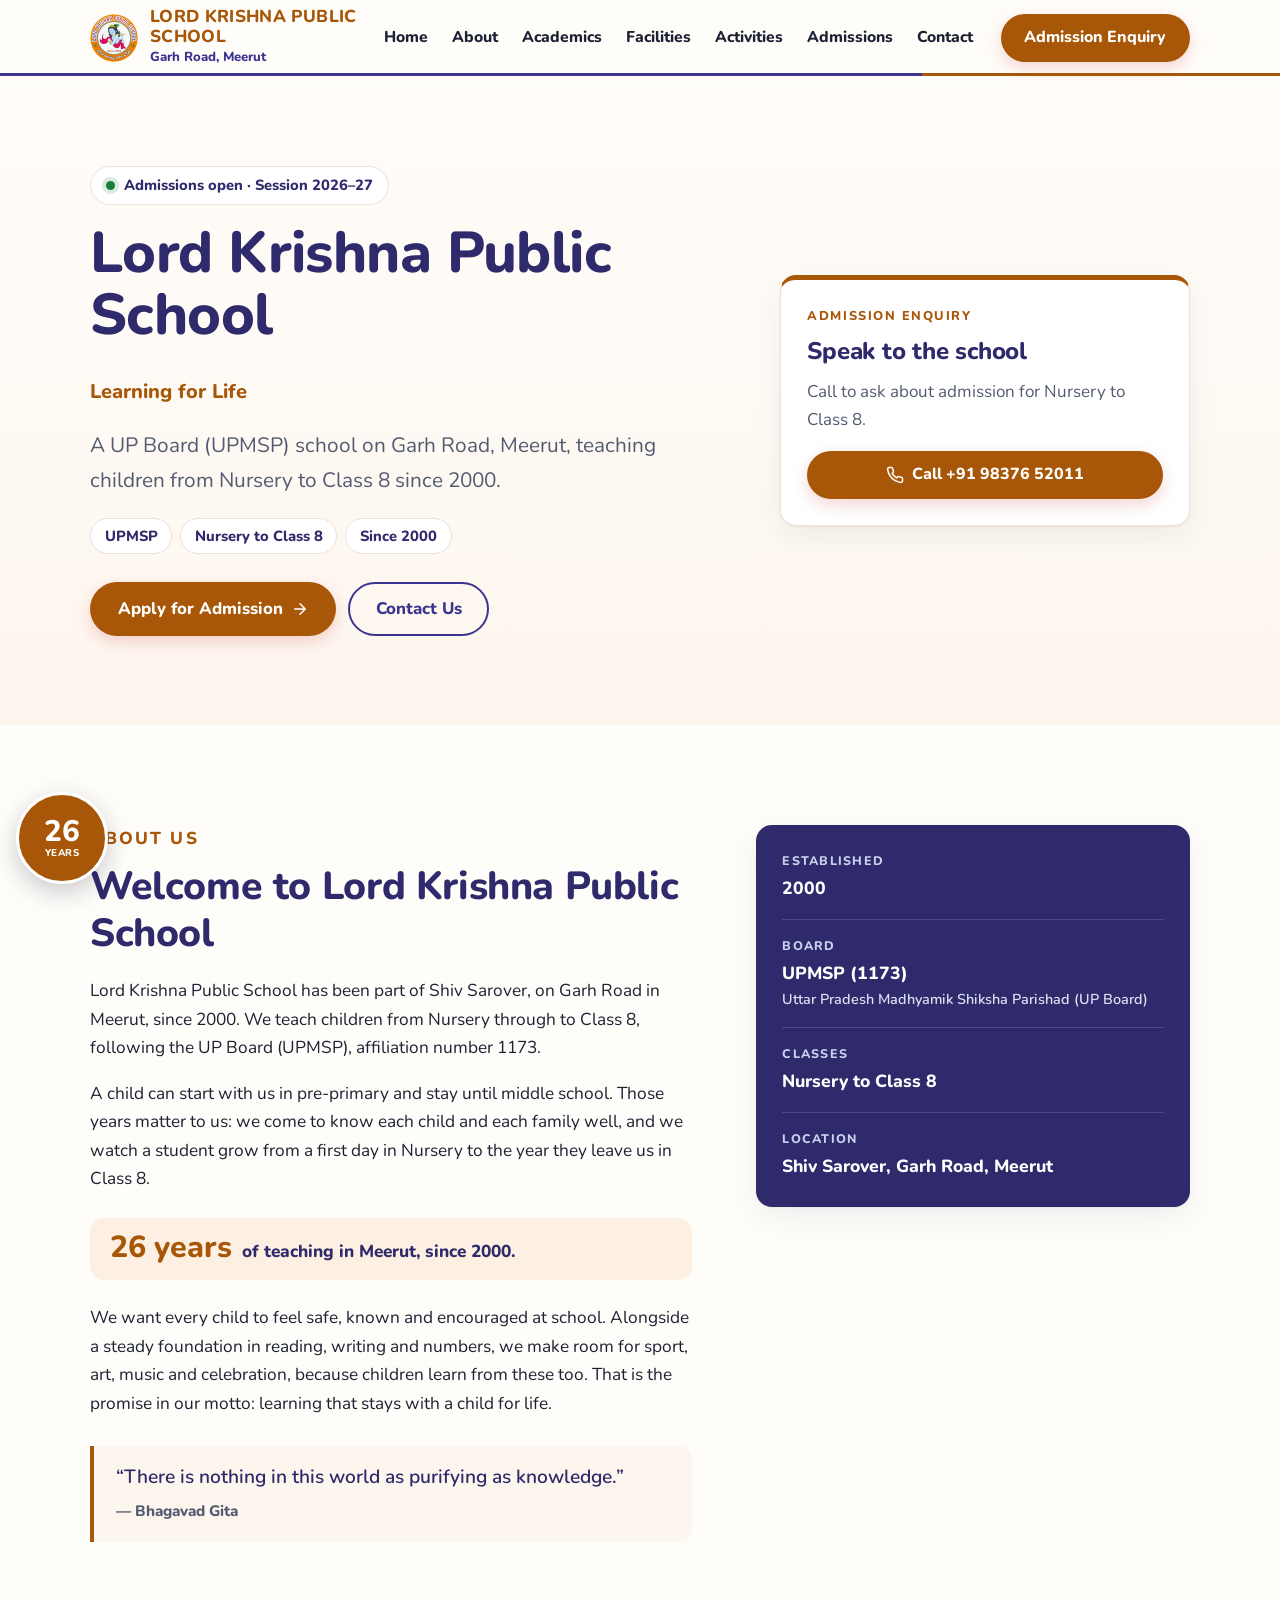
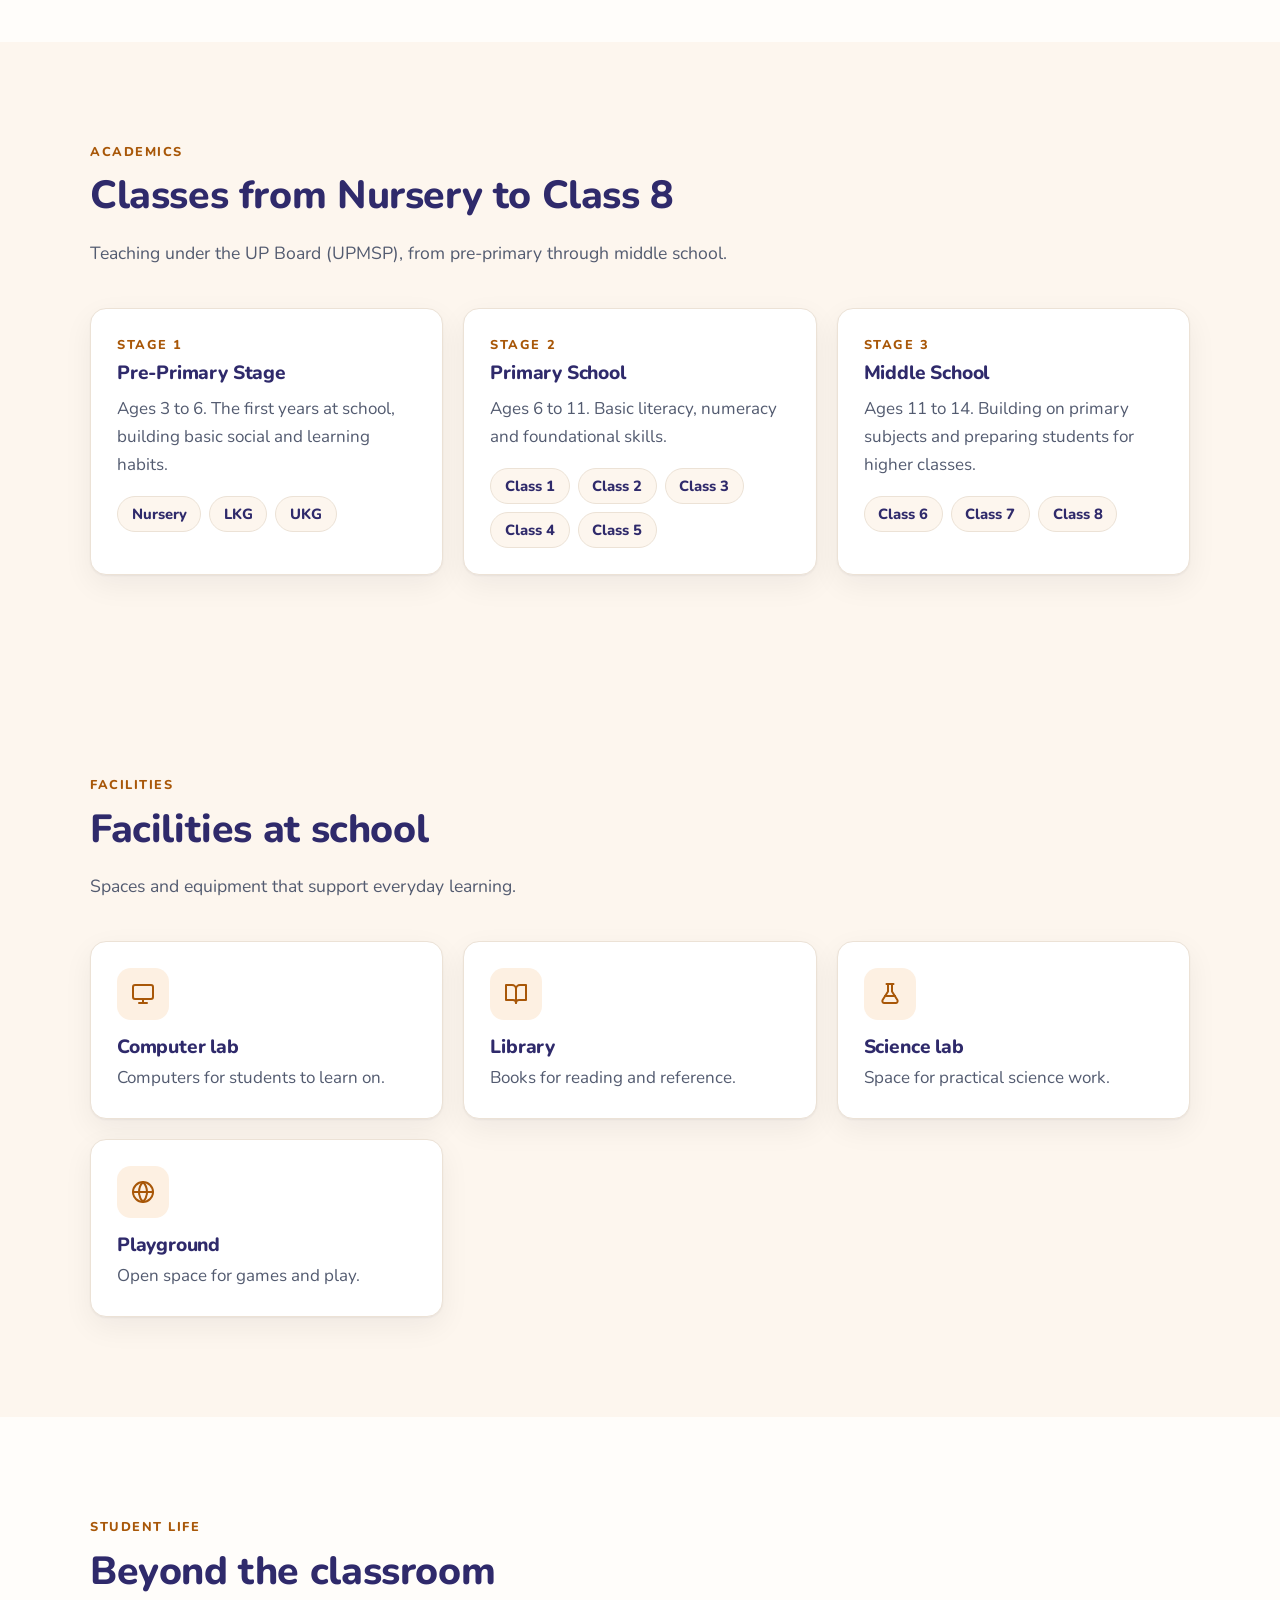
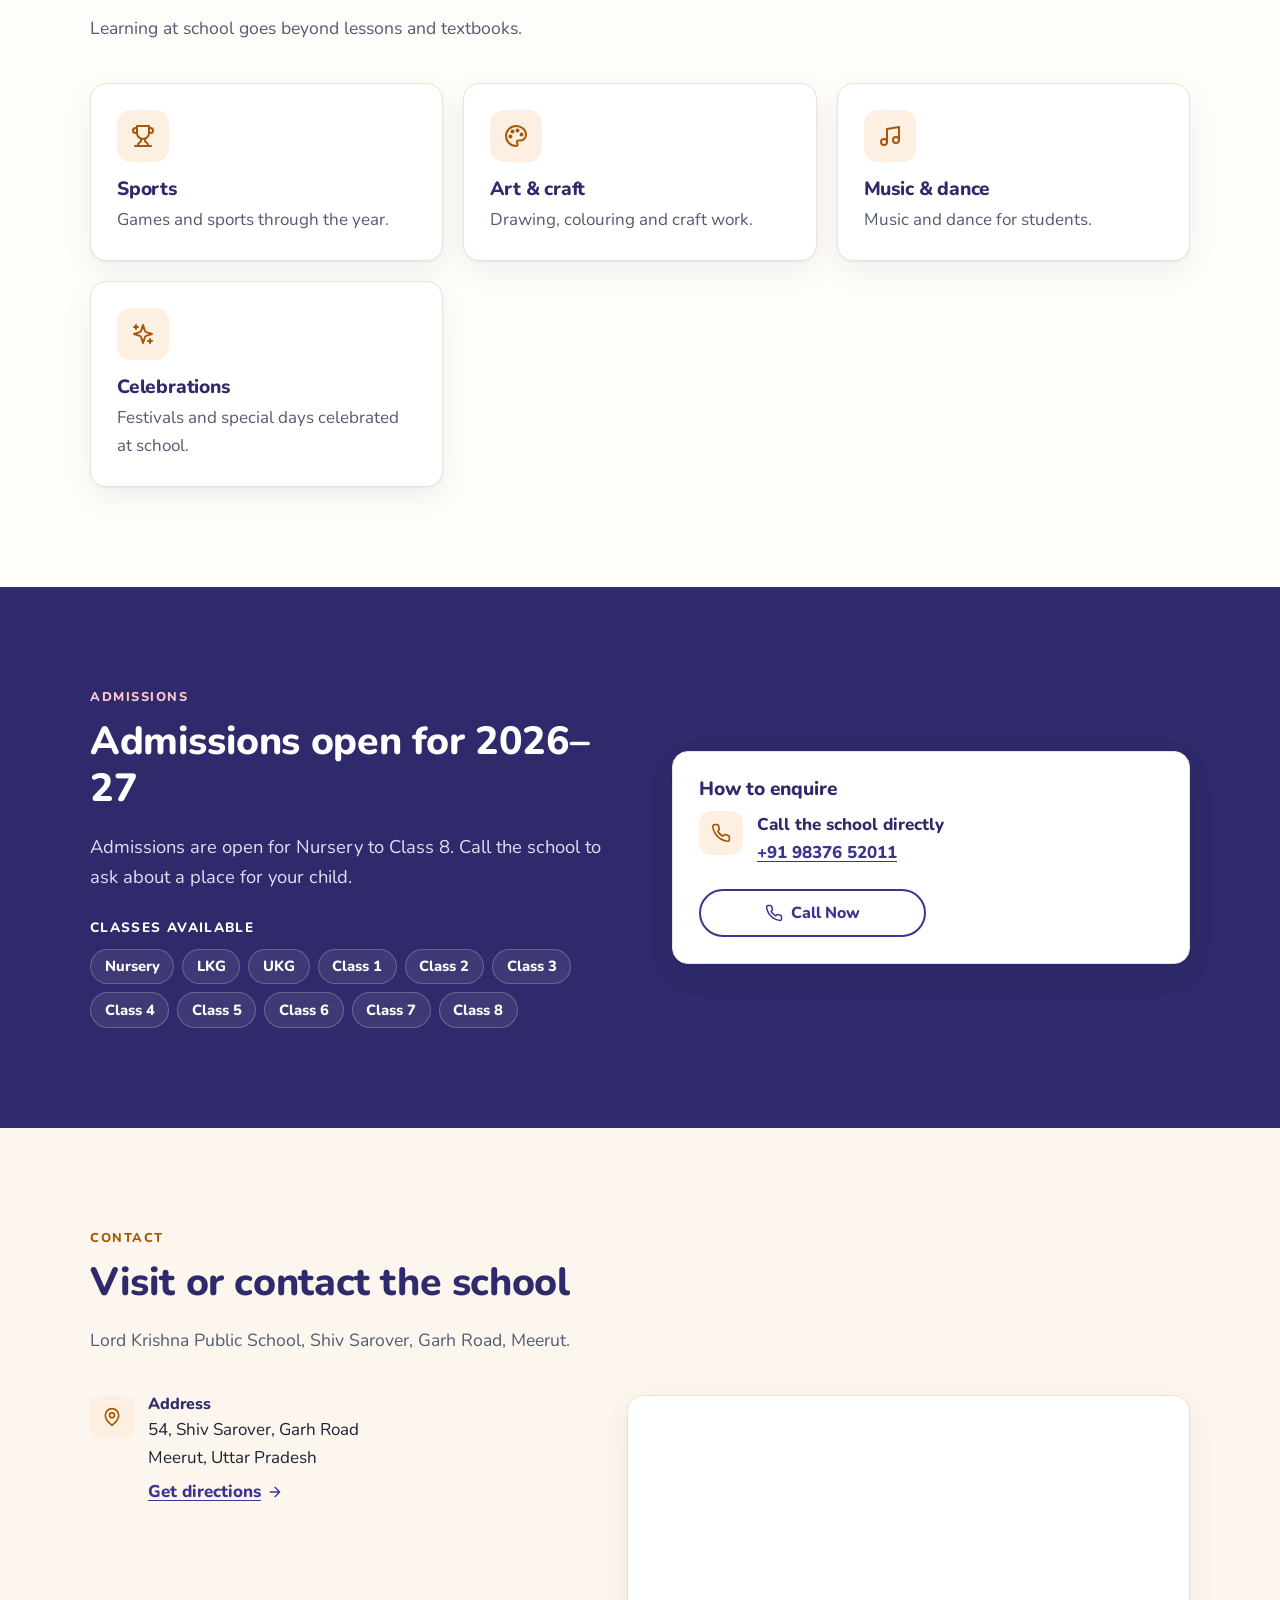
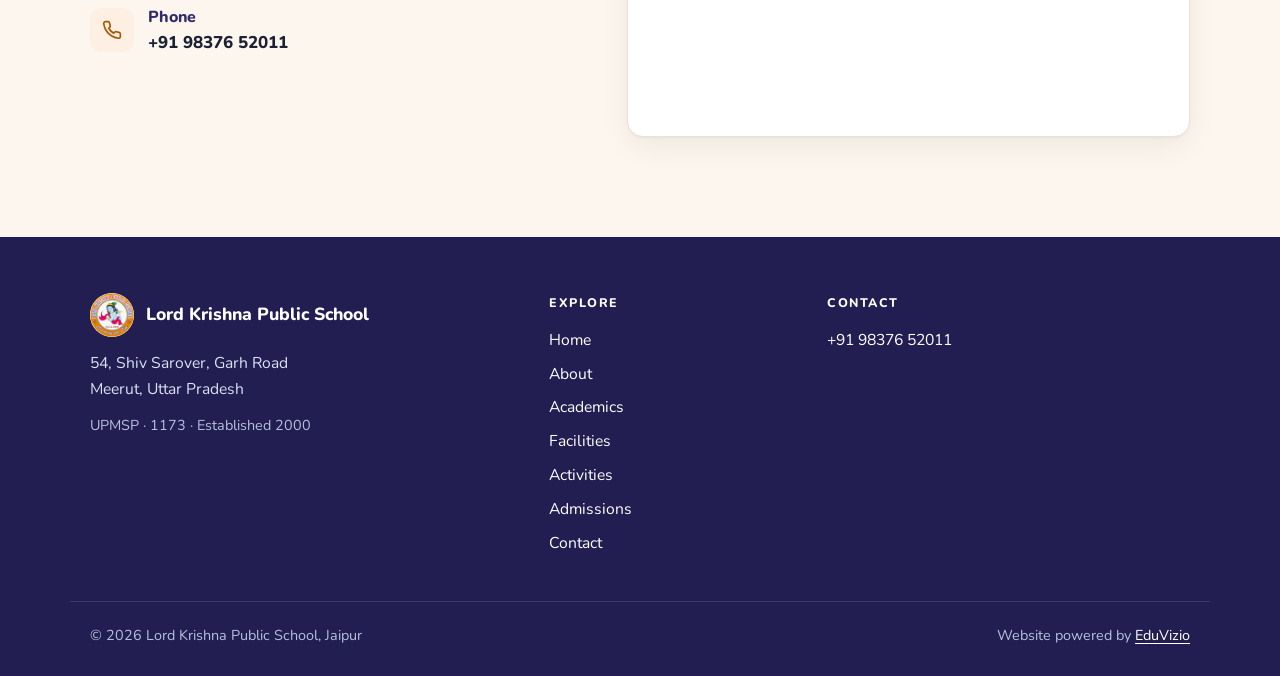
==== index.html @ c1e2db55 "update" ====
<!doctype html>
<html lang="en-IN">
  <head>
    <meta charset="UTF-8" />
    <meta name="viewport" content="width=device-width, initial-scale=1, viewport-fit=cover" />
    <script>document.documentElement.classList.add('js')</script>
    <title>Lord Krishna Public School, Meerut | UP Board, Nursery to Class 8</title>
    <meta name="description" content="Lord Krishna Public School at 54, Shiv Sarover, Garh Road, Meerut: a UP Board (UPMSP) school, affiliation 1173, teaching Nursery to Class 8 since 2000. Admissions open for 2026-27." />
    <link rel="canonical" href="https://lkps.eduvizio.com/" />
    <meta name="theme-color" content="#2f2a6b" />
    <meta property="og:type" content="website" />
    <meta property="og:site_name" content="Lord Krishna Public School" />
    <meta property="og:title" content="Lord Krishna Public School, Meerut | UP Board, Nursery to Class 8" />
    <meta property="og:description" content="Lord Krishna Public School at 54, Shiv Sarover, Garh Road, Meerut: a UP Board (UPMSP) school, affiliation 1173, teaching Nursery to Class 8 since 2000. Admissions open for 2026-27." />
    <meta property="og:url" content="https://lkps.eduvizio.com/" />
    <meta property="og:locale" content="en_IN" />
    <meta name="twitter:card" content="summary" />
    <meta property="og:image" content="https://lkps.eduvizio.com/logo.png" />
    <link rel="icon" href="logo.png" />
    <script type="application/ld+json">{"@context":"https://schema.org","@type":"School","name":"Lord Krishna Public School","url":"https://lkps.eduvizio.com/","logo":"https://lkps.eduvizio.com/logo.png","image":"https://lkps.eduvizio.com/logo.png","foundingDate":"2000","telephone":["+919837652011"],"address":{"@type":"PostalAddress","streetAddress":"54, Shiv Sarover, Garh Road","addressLocality":"Meerut","addressRegion":"Uttar Pradesh","addressCountry":"IN"}}</script>
    <script type="module" crossorigin src="./assets/index-BG4zce1A.js"></script>
    <link rel="stylesheet" crossorigin href="./assets/index-Ccm8vJoc.css">
  </head>
  <body>
    <div id="root"><a class="skip-link" href="#main">Skip to content</a><header class="site-header" data-header="true"><div class="wrap header-inner"><a class="brand" href="#top"><img class="logo" src="logo.png" alt="" width="48" height="48"/><span class="brand-text"><span class="brand-name">Lord Krishna Public School</span><span class="brand-place">Garh Road, Meerut</span></span></a><button type="button" class="nav-toggle" aria-expanded="false" aria-controls="site-nav" data-nav-toggle="true"><svg class="icon-open" width="22" height="22" viewBox="0 0 24 24" fill="none" stroke="currentColor" stroke-width="2" stroke-linecap="round" stroke-linejoin="round" aria-hidden="true" focusable="false"><path d="M4 6h16M4 12h16M4 18h16"></path></svg><svg class="icon-close" width="22" height="22" viewBox="0 0 24 24" fill="none" stroke="currentColor" stroke-width="2" stroke-linecap="round" stroke-linejoin="round" aria-hidden="true" focusable="false"><path d="M18 6 6 18M6 6l12 12"></path></svg><span class="sr-only">Menu</span></button><nav id="site-nav" class="site-nav" aria-label="Main" data-nav="true"><ul><li><a href="#top">Home</a></li><li><a href="#about">About</a></li><li><a href="#academics">Academics</a></li><li><a href="#facilities">Facilities</a></li><li><a href="#activities">Activities</a></li><li><a href="#admissions">Admissions</a></li><li><a href="#contact">Contact</a></li></ul><a class="btn btn-primary header-cta" href="#admissions">Admission Enquiry</a></nav></div></header><main id="main"><section class="hero" id="top" aria-labelledby="hero-title"><div class="wrap hero-grid"><div class="hero-copy"><p class="badge"><span class="badge-dot" aria-hidden="true"></span>Admissions open · Session 2026–27</p><h1 id="hero-title">Lord Krishna Public School</h1><p class="tagline">Learning for Life</p><p class="lead">A UP Board (UPMSP) school on Garh Road, Meerut, teaching children from Nursery to Class 8 since 2000.</p><ul class="chips" aria-label="Key facts"><li>UPMSP</li><li>Nursery to Class 8</li><li>Since 2000</li></ul><div class="actions"><a class="btn btn-primary btn-lg" href="#admissions">Apply for Admission <svg width="18" height="18" viewBox="0 0 24 24" fill="none" stroke="currentColor" stroke-width="2" stroke-linecap="round" stroke-linejoin="round" aria-hidden="true" focusable="false"><path d="M5 12h14m-7-7 7 7-7 7"></path></svg></a><a class="btn btn-outline btn-lg" href="#contact">Contact Us</a></div></div><aside class="card hero-card" aria-labelledby="hero-card-title"><p class="eyebrow">Admission enquiry</p><h2 id="hero-card-title">Speak to the school</h2><p class="muted">Call to ask about admission for Nursery to Class 8.</p><div class="stack"><a class="btn btn-primary" href="tel:+919837652011"><svg width="18" height="18" viewBox="0 0 24 24" fill="none" stroke="currentColor" stroke-width="2" stroke-linecap="round" stroke-linejoin="round" aria-hidden="true" focusable="false"><path d="M22 16.92v3a2 2 0 0 1-2.18 2 19.79 19.79 0 0 1-8.63-3.07 19.5 19.5 0 0 1-6-6 19.79 19.79 0 0 1-3.07-8.67A2 2 0 0 1 4.11 2h3a2 2 0 0 1 2 1.72 12.84 12.84 0 0 0 .7 2.81 2 2 0 0 1-.45 2.11L8.09 9.91a16 16 0 0 0 6 6l1.27-1.27a2 2 0 0 1 2.11-.45 12.84 12.84 0 0 0 2.81.7A2 2 0 0 1 22 16.92z"></path></svg> Call +91 98376 52011</a></div></aside></div></section><section id="about" class="section" aria-labelledby="about-title"><div class="wrap about-grid"><div class="about-copy"><p class="eyebrow">About us</p><h2 id="about-title">Welcome to Lord Krishna Public School</h2><p>Lord Krishna Public School has been part of Shiv Sarover, on Garh Road in Meerut, since 2000. We teach children from Nursery through to Class 8, following the UP Board (UPMSP), affiliation number 1173.</p><p>A child can start with us in pre-primary and stay until middle school. Those years matter to us: we come to know each child and each family well, and we watch a student grow from a first day in Nursery to the year they leave us in Class 8.</p><p class="milestone"><strong>26 years</strong> of teaching in Meerut, since 2000.</p><p>We want every child to feel safe, known and encouraged at school. Alongside a steady foundation in reading, writing and numbers, we make room for sport, art, music and celebration, because children learn from these too. That is the promise in our motto: learning that stays with a child for life.</p><figure class="about-quote"><blockquote><p>“There is nothing in this world as purifying as knowledge.”</p></blockquote><figcaption>— Bhagavad Gita</figcaption></figure></div><aside class="facts-card" aria-label="School details"><dl class="facts"><div><dt>Established</dt><dd>2000</dd></div><div><dt>Board</dt><dd>UPMSP (1173)<span class="facts-sub">Uttar Pradesh Madhyamik Shiksha Parishad (UP Board)</span></dd></div><div><dt>Classes</dt><dd>Nursery to Class 8</dd></div><div><dt>Location</dt><dd>Shiv Sarover, Garh Road, Meerut</dd></div></dl></aside></div></section><section id="academics" class="section section-tint" aria-labelledby="academics-title"><div class="wrap"><div class="section-head"><p class="eyebrow">Academics</p><h2 id="academics-title">Classes from Nursery to Class 8</h2><p class="section-lead">Teaching under the UP Board (UPMSP), from pre-primary through middle school.</p></div><div class="grid-3"><article class="card card-lift stage"><p class="stage-num">Stage 1</p><h3>Pre-Primary Stage</h3><p class="muted">Ages 3 to 6. The first years at school, building basic social and learning habits.</p><ul class="chips" aria-label="Pre-Primary Stage classes"><li>Nursery</li><li>LKG</li><li>UKG</li></ul></article><article class="card card-lift stage"><p class="stage-num">Stage 2</p><h3>Primary School</h3><p class="muted">Ages 6 to 11. Basic literacy, numeracy and foundational skills.</p><ul class="chips" aria-label="Primary School classes"><li>Class 1</li><li>Class 2</li><li>Class 3</li><li>Class 4</li><li>Class 5</li></ul></article><article class="card card-lift stage"><p class="stage-num">Stage 3</p><h3>Middle School</h3><p class="muted">Ages 11 to 14. Building on primary subjects and preparing students for higher classes.</p><ul class="chips" aria-label="Middle School classes"><li>Class 6</li><li>Class 7</li><li>Class 8</li></ul></article></div></div></section><section id="facilities" class="section section-tint" aria-labelledby="facilities-title"><div class="wrap"><div class="section-head"><p class="eyebrow">Facilities</p><h2 id="facilities-title">Facilities at school</h2><p class="section-lead">Spaces and equipment that support everyday learning.</p></div><div class="grid-3"><article class="card card-lift activity"><span class="icon-tile"><svg width="24" height="24" viewBox="0 0 24 24" fill="none" stroke="currentColor" stroke-width="2" stroke-linecap="round" stroke-linejoin="round" aria-hidden="true" focusable="false"><rect width="20" height="14" x="2" y="3" rx="2"></rect><path d="M8 21h8M12 17v4"></path></svg></span><h3>Computer lab</h3><p class="muted">Computers for students to learn on.</p></article><article class="card card-lift activity"><span class="icon-tile"><svg width="24" height="24" viewBox="0 0 24 24" fill="none" stroke="currentColor" stroke-width="2" stroke-linecap="round" stroke-linejoin="round" aria-hidden="true" focusable="false"><path d="M2 3h6a4 4 0 0 1 4 4v14a3 3 0 0 0-3-3H2z"></path><path d="M22 3h-6a4 4 0 0 0-4 4v14a3 3 0 0 1 3-3h7z"></path></svg></span><h3>Library</h3><p class="muted">Books for reading and reference.</p></article><article class="card card-lift activity"><span class="icon-tile"><svg width="24" height="24" viewBox="0 0 24 24" fill="none" stroke="currentColor" stroke-width="2" stroke-linecap="round" stroke-linejoin="round" aria-hidden="true" focusable="false"><path d="M10 2v7.5L4.6 18a2 2 0 0 0 1.7 3h11.4a2 2 0 0 0 1.7-3L14 9.5V2"></path><path d="M8.5 2h7M7 14h10"></path></svg></span><h3>Science lab</h3><p class="muted">Space for practical science work.</p></article><article class="card card-lift activity"><span class="icon-tile"><svg width="24" height="24" viewBox="0 0 24 24" fill="none" stroke="currentColor" stroke-width="2" stroke-linecap="round" stroke-linejoin="round" aria-hidden="true" focusable="false"><circle cx="12" cy="12" r="10"></circle><path d="M12 2a14.5 14.5 0 0 0 0 20M12 2a14.5 14.5 0 0 1 0 20M2 12h20"></path></svg></span><h3>Playground</h3><p class="muted">Open space for games and play.</p></article></div></div></section><section id="activities" class="section" aria-labelledby="activities-title"><div class="wrap"><div class="section-head"><p class="eyebrow">Student life</p><h2 id="activities-title">Beyond the classroom</h2><p class="section-lead">Learning at school goes beyond lessons and textbooks.</p></div><div class="grid-3"><article class="card card-lift activity"><span class="icon-tile"><svg width="24" height="24" viewBox="0 0 24 24" fill="none" stroke="currentColor" stroke-width="2" stroke-linecap="round" stroke-linejoin="round" aria-hidden="true" focusable="false"><path d="M6 9H4.5a2.5 2.5 0 0 1 0-5H6M18 9h1.5a2.5 2.5 0 0 0 0-5H18M4 22h16"></path><path d="M10 14.66V17c0 .55-.47.98-.97 1.21C7.85 18.75 7 20.24 7 22M14 14.66V17c0 .55.47.98.97 1.21C16.15 18.75 17 20.24 17 22"></path><path d="M18 2H6v7a6 6 0 0 0 12 0V2Z"></path></svg></span><h3>Sports</h3><p class="muted">Games and sports through the year.</p></article><article class="card card-lift activity"><span class="icon-tile"><svg width="24" height="24" viewBox="0 0 24 24" fill="none" stroke="currentColor" stroke-width="2" stroke-linecap="round" stroke-linejoin="round" aria-hidden="true" focusable="false"><path d="M12 2C6.5 2 2 6.5 2 12s4.5 10 10 10c.93 0 1.65-.75 1.65-1.69 0-.44-.18-.84-.44-1.13-.29-.29-.44-.65-.44-1.13a1.64 1.64 0 0 1 1.67-1.67h2c3.05 0 5.55-2.5 5.55-5.55C21.97 6.01 17.46 2 12 2z"></path><circle cx="13.5" cy="6.5" r="1"></circle><circle cx="17.5" cy="10.5" r="1"></circle><circle cx="8.5" cy="7.5" r="1"></circle><circle cx="6.5" cy="12.5" r="1"></circle></svg></span><h3>Art &amp; craft</h3><p class="muted">Drawing, colouring and craft work.</p></article><article class="card card-lift activity"><span class="icon-tile"><svg width="24" height="24" viewBox="0 0 24 24" fill="none" stroke="currentColor" stroke-width="2" stroke-linecap="round" stroke-linejoin="round" aria-hidden="true" focusable="false"><path d="M9 18V5l12-2v13"></path><circle cx="6" cy="18" r="3"></circle><circle cx="18" cy="16" r="3"></circle></svg></span><h3>Music &amp; dance</h3><p class="muted">Music and dance for students.</p></article><article class="card card-lift activity"><span class="icon-tile"><svg width="24" height="24" viewBox="0 0 24 24" fill="none" stroke="currentColor" stroke-width="2" stroke-linecap="round" stroke-linejoin="round" aria-hidden="true" focusable="false"><path d="m12 3-1.9 5.8a2 2 0 0 1-1.3 1.3L3 12l5.8 1.9a2 2 0 0 1 1.3 1.3L12 21l1.9-5.8a2 2 0 0 1 1.3-1.3L21 12l-5.8-1.9a2 2 0 0 1-1.3-1.3Z"></path><path d="M5 3v4M3 5h4M19 17v4M17 19h4"></path></svg></span><h3>Celebrations</h3><p class="muted">Festivals and special days celebrated at school.</p></article></div></div></section><section id="admissions" class="section admissions" aria-labelledby="admissions-title"><div class="wrap admissions-grid"><div><p class="eyebrow">Admissions</p><h2 id="admissions-title">Admissions open for 2026–27</h2><p class="admissions-lead">Admissions are open for Nursery to Class 8. Call the school to ask about a place for your child.</p><h3 class="small-title">Classes available</h3><ul class="chips chips-on-dark"><li>Nursery</li><li>LKG</li><li>UKG</li><li>Class 1</li><li>Class 2</li><li>Class 3</li><li>Class 4</li><li>Class 5</li><li>Class 6</li><li>Class 7</li><li>Class 8</li></ul></div><div class="card enquire-card"><h3>How to enquire</h3><ul class="ways"><li><span class="icon-tile icon-tile-sm"><svg width="20" height="20" viewBox="0 0 24 24" fill="none" stroke="currentColor" stroke-width="2" stroke-linecap="round" stroke-linejoin="round" aria-hidden="true" focusable="false"><path d="M22 16.92v3a2 2 0 0 1-2.18 2 19.79 19.79 0 0 1-8.63-3.07 19.5 19.5 0 0 1-6-6 19.79 19.79 0 0 1-3.07-8.67A2 2 0 0 1 4.11 2h3a2 2 0 0 1 2 1.72 12.84 12.84 0 0 0 .7 2.81 2 2 0 0 1-.45 2.11L8.09 9.91a16 16 0 0 0 6 6l1.27-1.27a2 2 0 0 1 2.11-.45 12.84 12.84 0 0 0 2.81.7A2 2 0 0 1 22 16.92z"></path></svg></span><div><strong>Call the school directly</strong><p><span><a href="tel:+919837652011">+91 98376 52011</a></span></p></div></li></ul><div class="stack stack-2"><a class="btn btn-outline" href="tel:+919837652011"><svg width="18" height="18" viewBox="0 0 24 24" fill="none" stroke="currentColor" stroke-width="2" stroke-linecap="round" stroke-linejoin="round" aria-hidden="true" focusable="false"><path d="M22 16.92v3a2 2 0 0 1-2.18 2 19.79 19.79 0 0 1-8.63-3.07 19.5 19.5 0 0 1-6-6 19.79 19.79 0 0 1-3.07-8.67A2 2 0 0 1 4.11 2h3a2 2 0 0 1 2 1.72 12.84 12.84 0 0 0 .7 2.81 2 2 0 0 1-.45 2.11L8.09 9.91a16 16 0 0 0 6 6l1.27-1.27a2 2 0 0 1 2.11-.45 12.84 12.84 0 0 0 2.81.7A2 2 0 0 1 22 16.92z"></path></svg> Call Now</a></div></div></div></section><section id="contact" class="section section-tint" aria-labelledby="contact-title"><div class="wrap"><div class="section-head"><p class="eyebrow">Contact</p><h2 id="contact-title">Visit or contact the school</h2><p class="section-lead">Lord Krishna Public School, Shiv Sarover, Garh Road, Meerut.</p></div><div class="contact-grid"><ul class="contact-list"><li><span class="icon-tile icon-tile-sm"><svg width="20" height="20" viewBox="0 0 24 24" fill="none" stroke="currentColor" stroke-width="2" stroke-linecap="round" stroke-linejoin="round" aria-hidden="true" focusable="false"><path d="M20 10c0 6-8 12-8 12s-8-6-8-12a8 8 0 0 1 16 0Z"></path><circle cx="12" cy="10" r="3"></circle></svg></span><div><h3>Address</h3><address><span class="address-line">54, Shiv Sarover, Garh Road</span><span class="address-line">Meerut, Uttar Pradesh</span></address><a class="text-link" href="https://www.google.com/maps/dir/?api=1&amp;destination=28.9673056,77.7253333" target="_blank" rel="noopener noreferrer">Get directions <svg width="16" height="16" viewBox="0 0 24 24" fill="none" stroke="currentColor" stroke-width="2" stroke-linecap="round" stroke-linejoin="round" aria-hidden="true" focusable="false"><path d="M5 12h14m-7-7 7 7-7 7"></path></svg></a></div></li><li><span class="icon-tile icon-tile-sm"><svg width="20" height="20" viewBox="0 0 24 24" fill="none" stroke="currentColor" stroke-width="2" stroke-linecap="round" stroke-linejoin="round" aria-hidden="true" focusable="false"><path d="M22 16.92v3a2 2 0 0 1-2.18 2 19.79 19.79 0 0 1-8.63-3.07 19.5 19.5 0 0 1-6-6 19.79 19.79 0 0 1-3.07-8.67A2 2 0 0 1 4.11 2h3a2 2 0 0 1 2 1.72 12.84 12.84 0 0 0 .7 2.81 2 2 0 0 1-.45 2.11L8.09 9.91a16 16 0 0 0 6 6l1.27-1.27a2 2 0 0 1 2.11-.45 12.84 12.84 0 0 0 2.81.7A2 2 0 0 1 22 16.92z"></path></svg></span><div><h3>Phone</h3><a class="contact-value" href="tel:+919837652011">+91 98376 52011</a></div></li></ul><div class="map"><iframe title="Map showing Lord Krishna Public School" src="https://www.google.com/maps?q=28.9673056,77.7253333&amp;z=16&amp;output=embed" loading="lazy" referrerPolicy="no-referrer-when-downgrade" allowfullscreen=""></iframe></div></div></div></section></main><footer class="site-footer"><div class="wrap footer-grid"><div><div class="footer-brand"><img class="logo" src="logo.png" alt="" width="44" height="44"/><span class="footer-name">Lord Krishna Public School</span></div><address class="footer-address"><span class="address-line">54, Shiv Sarover, Garh Road</span><span class="address-line">Meerut, Uttar Pradesh</span></address><p class="footer-note">UPMSP · 1173 · Established 2000</p></div><nav aria-label="Footer"><p class="footer-title">Explore</p><ul class="footer-links"><li><a href="#top">Home</a></li><li><a href="#about">About</a></li><li><a href="#academics">Academics</a></li><li><a href="#facilities">Facilities</a></li><li><a href="#activities">Activities</a></li><li><a href="#admissions">Admissions</a></li><li><a href="#contact">Contact</a></li></ul></nav><div><p class="footer-title">Contact</p><ul class="footer-links"><li><a href="tel:+919837652011">+91 98376 52011</a></li></ul></div></div><div class="wrap footer-bottom"><p>© 2026 Lord Krishna Public School, Jaipur</p><p>Website powered by <a href="https://eduvizio.com" target="_blank" rel="noopener">EduVizio</a></p></div></footer><div class="mobile-cta"><a class="btn btn-outline" href="tel:+919837652011"><svg width="18" height="18" viewBox="0 0 24 24" fill="none" stroke="currentColor" stroke-width="2" stroke-linecap="round" stroke-linejoin="round" aria-hidden="true" focusable="false"><path d="M22 16.92v3a2 2 0 0 1-2.18 2 19.79 19.79 0 0 1-8.63-3.07 19.5 19.5 0 0 1-6-6 19.79 19.79 0 0 1-3.07-8.67A2 2 0 0 1 4.11 2h3a2 2 0 0 1 2 1.72 12.84 12.84 0 0 0 .7 2.81 2 2 0 0 1-.45 2.11L8.09 9.91a16 16 0 0 0 6 6l1.27-1.27a2 2 0 0 1 2.11-.45 12.84 12.84 0 0 0 2.81.7A2 2 0 0 1 22 16.92z"></path></svg> Call</a></div><div class="years-badge" aria-label="26 years of learning in Meerut, since 2000" title="26 years of learning in Meerut, since 2000"><span class="years-badge-number">26</span><span class="years-badge-caption">Years</span></div></div>
  </body>
</html>
---- assets/index-Ccm8vJoc.css ----
@font-face{font-family:Nunito;font-style:normal;font-display:swap;font-weight:400;src:url(./nunito-latin-400-normal-r8SDr6Up.woff2) format("woff2"),url(./nunito-latin-400-normal-DKg4f3fz.woff) format("woff")}@font-face{font-family:Nunito;font-style:normal;font-display:swap;font-weight:600;src:url(./nunito-latin-600-normal-Br8yIETf.woff2) format("woff2"),url(./nunito-latin-600-normal-Cd0eNu1l.woff) format("woff")}@font-face{font-family:Nunito;font-style:normal;font-display:swap;font-weight:800;src:url(./nunito-latin-800-normal-Dz8SOQK_.woff2) format("woff2"),url(./nunito-latin-800-normal-D-J0wlBY.woff) format("woff")}:root{--brand: #1f3a8a;--brand-strong: #172b66;--brand-deep: #0f1d45;--accent: #c81e1e;--accent-strong: #a51717;--accent-soft: #fdecec;--ink: #1c2233;--muted: #535b70;--line: #e6e1d8;--bg: #fffdf9;--surface: #ffffff;--tint: #f7f3ec;--live: #15803d;--radius: 16px;--shadow: 0 1px 2px rgba(20, 24, 40, .05), 0 10px 30px rgba(20, 24, 40, .06);--shadow-lift: 0 2px 4px rgba(20, 24, 40, .06), 0 18px 40px rgba(20, 24, 40, .1);--font: "Nunito", system-ui, -apple-system, "Segoe UI", Roboto, "Helvetica Neue", Arial, sans-serif;--wrap: 1140px;--header-h: 76px}*,*:before,*:after{box-sizing:border-box}html{scroll-behavior:smooth;scroll-padding-top:calc(var(--header-h) + 12px);-webkit-text-size-adjust:100%}body{margin:0;font-family:var(--font);font-size:1.0625rem;line-height:1.65;color:var(--ink);background:var(--bg);-webkit-font-smoothing:antialiased}img{max-width:100%;height:auto;display:block}a{color:var(--brand);text-underline-offset:3px}a:hover{color:var(--accent-strong)}:focus-visible{outline:3px solid var(--accent);outline-offset:3px;border-radius:6px}h1,h2,h3{margin:0 0 .5em;line-height:1.2;font-weight:800;color:var(--brand-strong);letter-spacing:-.01em}h1{font-size:clamp(2.2rem,4.5vw + 1rem,3.6rem);line-height:1.08}h2{font-size:clamp(1.7rem,2.2vw + 1rem,2.45rem)}h3{font-size:1.2rem}p{margin:0 0 1em}address{font-style:normal}.wrap{width:100%;max-width:var(--wrap);margin-inline:auto;padding-inline:20px}.sr-only{position:absolute;width:1px;height:1px;margin:-1px;padding:0;overflow:hidden;clip:rect(0 0 0 0);white-space:nowrap;border:0}.skip-link{position:absolute;left:12px;top:-80px;z-index:100;padding:10px 16px;border-radius:10px;background:var(--brand-strong);color:#fff;font-weight:800}.skip-link:focus{top:12px;color:#fff}.muted{color:var(--muted)}.eyebrow{margin:0 0 .6rem;font-size:.8rem;font-weight:800;letter-spacing:.12em;text-transform:uppercase;color:var(--accent)}.todo{display:block;margin:0 0 1em;padding:10px 14px;border:2px dashed #d97706;border-radius:10px;background:#fffbeb;color:#92400e;font-size:.92rem;font-weight:700;line-height:1.45}.btn{display:inline-flex;align-items:center;justify-content:center;gap:.5rem;min-height:48px;padding:.7rem 1.35rem;border:2px solid transparent;border-radius:999px;font:inherit;font-weight:800;font-size:1rem;line-height:1.2;text-align:center;text-decoration:none;cursor:pointer;transition:background-color .15s ease,color .15s ease,border-color .15s ease,box-shadow .15s ease}.btn-lg{min-height:54px;padding:.85rem 1.6rem;font-size:1.05rem}.btn-primary{background:var(--accent);color:#fff;box-shadow:0 6px 16px #c81e1e2e}.btn-primary:hover{background:var(--accent-strong);color:#fff}.btn-outline{border-color:var(--brand);background:transparent;color:var(--brand)}.btn-outline:hover{background:var(--brand);color:#fff}.chips{display:flex;flex-wrap:wrap;gap:8px;margin:0;padding:0;list-style:none}.chips li{padding:.3rem .85rem;border:1px solid var(--line);border-radius:999px;background:var(--surface);font-size:.92rem;font-weight:700;color:var(--brand-strong)}.card{padding:26px;border:1px solid var(--line);border-radius:var(--radius);background:var(--surface);box-shadow:var(--shadow)}.card-lift{transition:transform .2s ease,box-shadow .2s ease}.card-lift:hover{transform:translateY(-3px);box-shadow:var(--shadow-lift)}.icon-tile{display:grid;place-items:center;flex:none;width:52px;height:52px;margin-bottom:16px;border-radius:14px;background:var(--accent-soft);color:var(--accent)}.icon-tile-sm{width:44px;height:44px;margin:0;border-radius:12px}.stack{display:grid;gap:10px}.meta-line{display:flex;align-items:center;gap:.5rem;margin:16px 0 0;font-size:.95rem;color:var(--muted)}.text-link{display:inline-flex;align-items:center;gap:.35rem;margin-top:6px;font-weight:800}.section{padding-block:clamp(60px,8vw,100px)}.section-tint{background:var(--tint)}.section-head{max-width:660px;margin-bottom:40px}.section-lead{font-size:1.1rem;color:var(--muted)}.section-foot{margin:32px 0 0}.grid-3{display:grid;gap:20px}@media (min-width: 760px){.grid-3{grid-template-columns:repeat(3,1fr)}}.site-header{position:sticky;top:0;z-index:50;background:#fffdf9f7;transition:box-shadow .2s ease}.site-header:after{content:"";position:absolute;left:0;right:0;bottom:0;height:3px;background:linear-gradient(90deg,var(--brand) 0 72%,var(--accent) 72% 100%)}.site-header[data-scrolled]{box-shadow:0 6px 20px #14182814}.header-inner{display:flex;flex-wrap:wrap;align-items:center;justify-content:space-between;gap:12px 16px;min-height:var(--header-h)}.brand{display:flex;flex:1 1 0;align-items:center;gap:12px;min-width:0;color:inherit;text-decoration:none}.logo{flex:none;border-radius:50%;object-fit:contain}.logo-slot{display:grid;place-items:center;border:2px dashed #d97706;background:#fffbeb;color:#92400e;font-size:.62rem;font-weight:800;text-transform:uppercase}.brand-name{display:block;font-size:.98rem;font-weight:800;line-height:1.15;letter-spacing:.02em;text-transform:uppercase;color:var(--accent)}.brand-place{display:block;font-size:.82rem;font-weight:700;color:var(--brand)}.nav-toggle{display:none;flex:none;place-items:center;width:48px;height:48px;padding:0;border:1px solid var(--line);border-radius:12px;background:var(--surface);color:var(--brand-strong);cursor:pointer}.nav-toggle .icon-close,[data-open] .nav-toggle .icon-open{display:none}[data-open] .nav-toggle .icon-close{display:block}.site-nav ul{margin:0;padding:0;list-style:none}.site-nav a:not(.btn){display:block;padding:.8rem .25rem;font-weight:700;color:var(--ink);text-decoration:none}.site-nav a:not(.btn):hover{color:var(--accent)}@media (max-width: 1079px){.site-nav{width:100%;padding-bottom:16px}.site-nav li+li{border-top:1px solid var(--line)}.header-cta{width:100%;margin-top:12px}.js .nav-toggle{display:inline-grid}.js .site-nav{display:none;position:absolute;left:0;right:0;top:100%;padding:4px 20px 20px;border-bottom:1px solid var(--line);background:var(--bg);box-shadow:0 18px 30px #1418281f}.js [data-open] .site-nav{display:block}}@media (min-width: 1080px){.brand-name{font-size:1.08rem}.site-nav{display:flex;align-items:center;gap:28px}.site-nav ul{display:flex;gap:24px}.site-nav a:not(.btn){padding:.5rem 0;font-size:.98rem}}.hero{padding-block:clamp(40px,7vw,96px);background:linear-gradient(180deg,var(--bg) 0%,var(--tint) 100%)}.hero-grid{display:grid;gap:36px;align-items:center}@media (min-width: 960px){.hero-grid{grid-template-columns:1.3fr .85fr;gap:64px}}.badge{display:inline-flex;align-items:center;gap:.55rem;margin:0 0 1.1rem;padding:.4rem .95rem;border:1px solid var(--line);border-radius:999px;background:var(--surface);font-size:.92rem;font-weight:800;color:var(--brand-strong)}.badge-dot{width:9px;height:9px;border-radius:50%;background:var(--live);box-shadow:0 0 0 4px #15803d29}.tagline{font-size:1.25rem;font-weight:800;color:var(--accent)}.lead{max-width:34em;font-size:clamp(1.1rem,.8vw + .95rem,1.3rem);color:var(--muted)}.hero .chips{margin-top:4px}.actions{display:flex;flex-wrap:wrap;gap:12px;margin-top:28px}@media (max-width: 519px){.actions .btn{flex:1 1 100%}}.hero-card{border-top:5px solid var(--accent)}.hero-card h2{font-size:1.5rem}.about-grid{display:grid;gap:36px}@media (min-width: 900px){.about-grid{grid-template-columns:1.25fr .9fr;gap:64px;align-items:start}}.about-copy p{max-width:38em;font-size:1.08rem}.milestone{display:flex;align-items:baseline;gap:.6rem;flex-wrap:wrap;margin:24px 0;padding:14px 20px;border-radius:14px;background:var(--accent-soft);color:var(--brand-strong);font-weight:700}.milestone strong{font-size:clamp(1.5rem,1.2vw + 1.1rem,1.9rem);font-weight:800;color:var(--accent);line-height:1}.about-quote{margin:28px 0 0;padding:18px 22px;border-left:4px solid var(--accent);border-radius:0 12px 12px 0;background:var(--tint)}.about-quote blockquote{margin:0}.about-quote blockquote p{margin:0 0 .4rem;font-size:1.2rem;font-weight:600;line-height:1.45;color:var(--brand-strong)}.about-quote figcaption{font-size:.95rem;font-weight:700;color:var(--muted)}.facts-card{padding:10px 26px;border-radius:var(--radius);background:var(--brand-strong);color:#fff;box-shadow:var(--shadow)}.facts{margin:0}.facts div{display:grid;gap:2px;padding:16px 0}.facts div+div{border-top:1px solid rgba(255,255,255,.14)}.facts dt{font-size:.78rem;font-weight:800;letter-spacing:.1em;text-transform:uppercase;color:#c9d2ee}.facts dd{margin:0;font-size:1.1rem;font-weight:800}.facts-sub{display:block;font-size:.9rem;font-weight:600;color:#dbe1f3}.stage-num{margin-bottom:.4rem;font-size:.8rem;font-weight:800;letter-spacing:.12em;text-transform:uppercase;color:var(--accent)}.stage .chips li{background:var(--tint)}.activity h3{margin-bottom:.3rem}.activity p{margin:0}.admissions{background:var(--brand-strong);color:#fff}.admissions h2,.admissions .small-title{color:#fff}.admissions .eyebrow{color:#ffc9cc}.admissions-lead{max-width:32em;font-size:1.15rem;color:#dbe1f3}.small-title{margin:28px 0 12px;font-size:.85rem;letter-spacing:.1em;text-transform:uppercase}.chips-on-dark li{border-color:#ffffff38;background:#ffffff14;color:#fff}.admissions-grid{display:grid;gap:36px}@media (min-width: 900px){.admissions-grid{grid-template-columns:1fr 1fr;gap:64px;align-items:center}}.enquire-card{color:var(--ink)}.ways{display:grid;gap:18px;margin:0 0 22px;padding:0;list-style:none}.ways li{display:grid;grid-template-columns:44px 1fr;gap:14px;align-items:start}.ways strong{display:block;color:var(--brand-strong)}.ways p{margin:0;color:var(--muted)}.ways a{font-weight:800}@media (min-width: 520px){.stack-2{grid-template-columns:1fr 1fr}}.contact-grid{display:grid;gap:32px}@media (min-width: 900px){.contact-grid{grid-template-columns:1fr 1.15fr;gap:48px}}.contact-list{display:grid;gap:22px;margin:0;padding:0;list-style:none}.contact-list li{display:grid;grid-template-columns:44px 1fr;gap:14px;align-items:start}.contact-list h3{margin:0 0 .15rem;font-size:1rem}.address-line{display:block}.contact-value{display:block;margin:0;font-weight:800;overflow-wrap:anywhere}a.contact-value{color:var(--ink);text-decoration:none}a.contact-value:hover{color:var(--accent);text-decoration:underline}.map{min-height:340px;overflow:hidden;border:1px solid var(--line);border-radius:var(--radius);background:var(--surface);box-shadow:var(--shadow)}.map iframe{display:block;width:100%;height:100%;min-height:340px;border:0}.site-footer{padding-block:56px 28px;background:var(--brand-deep);color:#dbe1f3;font-size:.98rem}.site-footer a{color:#fff}.site-footer a:hover{color:#ffc9cc}.footer-grid{display:grid;gap:36px}@media (min-width: 760px){.footer-grid{grid-template-columns:1.4fr .8fr 1.2fr}}.footer-brand{display:flex;align-items:center;gap:12px;margin-bottom:14px}.footer-brand .logo{background:#fff}.footer-name{font-size:1.1rem;font-weight:800;color:#fff}.footer-address{margin-bottom:12px}.footer-note{font-size:.9rem;color:#b7c0dc}.footer-title{margin:0 0 .9rem;font-size:.78rem;font-weight:800;letter-spacing:.12em;text-transform:uppercase;color:#fff}.footer-links{display:grid;gap:8px;margin:0;padding:0;list-style:none}.footer-links a{text-decoration:none;overflow-wrap:anywhere}.footer-links a:hover{text-decoration:underline}.footer-social{display:inline-flex;align-items:center;gap:.45rem}.footer-bottom{display:flex;flex-wrap:wrap;justify-content:space-between;gap:8px 24px;margin-top:44px;padding-top:22px;border-top:1px solid rgba(255,255,255,.12);font-size:.9rem;color:#b7c0dc}.footer-bottom p{margin:0}.years-badge{position:fixed;left:16px;bottom:16px;z-index:45;display:grid;place-content:center;justify-items:center;width:92px;height:92px;padding:6px;border-radius:50%;border:3px solid var(--surface);background:var(--accent);color:#fff;text-align:center;text-decoration:none;box-shadow:0 8px 24px #14182838}.years-badge-number{font-size:1.85rem;font-weight:800;line-height:1}.years-badge-caption{margin-top:2px;font-size:.62rem;font-weight:800;letter-spacing:.06em;text-transform:uppercase;line-height:1.15}@media (max-width: 1079px){.years-badge{left:12px;bottom:calc(82px + env(safe-area-inset-bottom));width:72px;height:72px}.years-badge-number{font-size:1.45rem}.years-badge-caption{font-size:.55rem}}@media print{.years-badge{display:none}}.mobile-cta{position:fixed;left:0;right:0;bottom:0;z-index:40;display:grid;grid-auto-flow:column;grid-auto-columns:1fr;gap:10px;padding:10px 16px calc(10px + env(safe-area-inset-bottom));border-top:1px solid var(--line);background:#fffdf9f7;box-shadow:0 -6px 20px #14182814}@media (max-width: 1079px){body{padding-bottom:calc(70px + env(safe-area-inset-bottom))}}@media (min-width: 1080px){.mobile-cta{display:none}}@media (prefers-reduced-motion: reduce){html{scroll-behavior:auto}*,*:before,*:after{transition:none!important}.card-lift:hover{transform:none}}:root{--brand: #3b3491;--brand-strong: #2f2a6b;--brand-deep: #221e52;--accent: #a85708;--accent-strong: #8a4606;--accent-soft: #fdf0e2;--tint: #fdf6ee;--line: #ece2d6;--bg: #fffdfa}
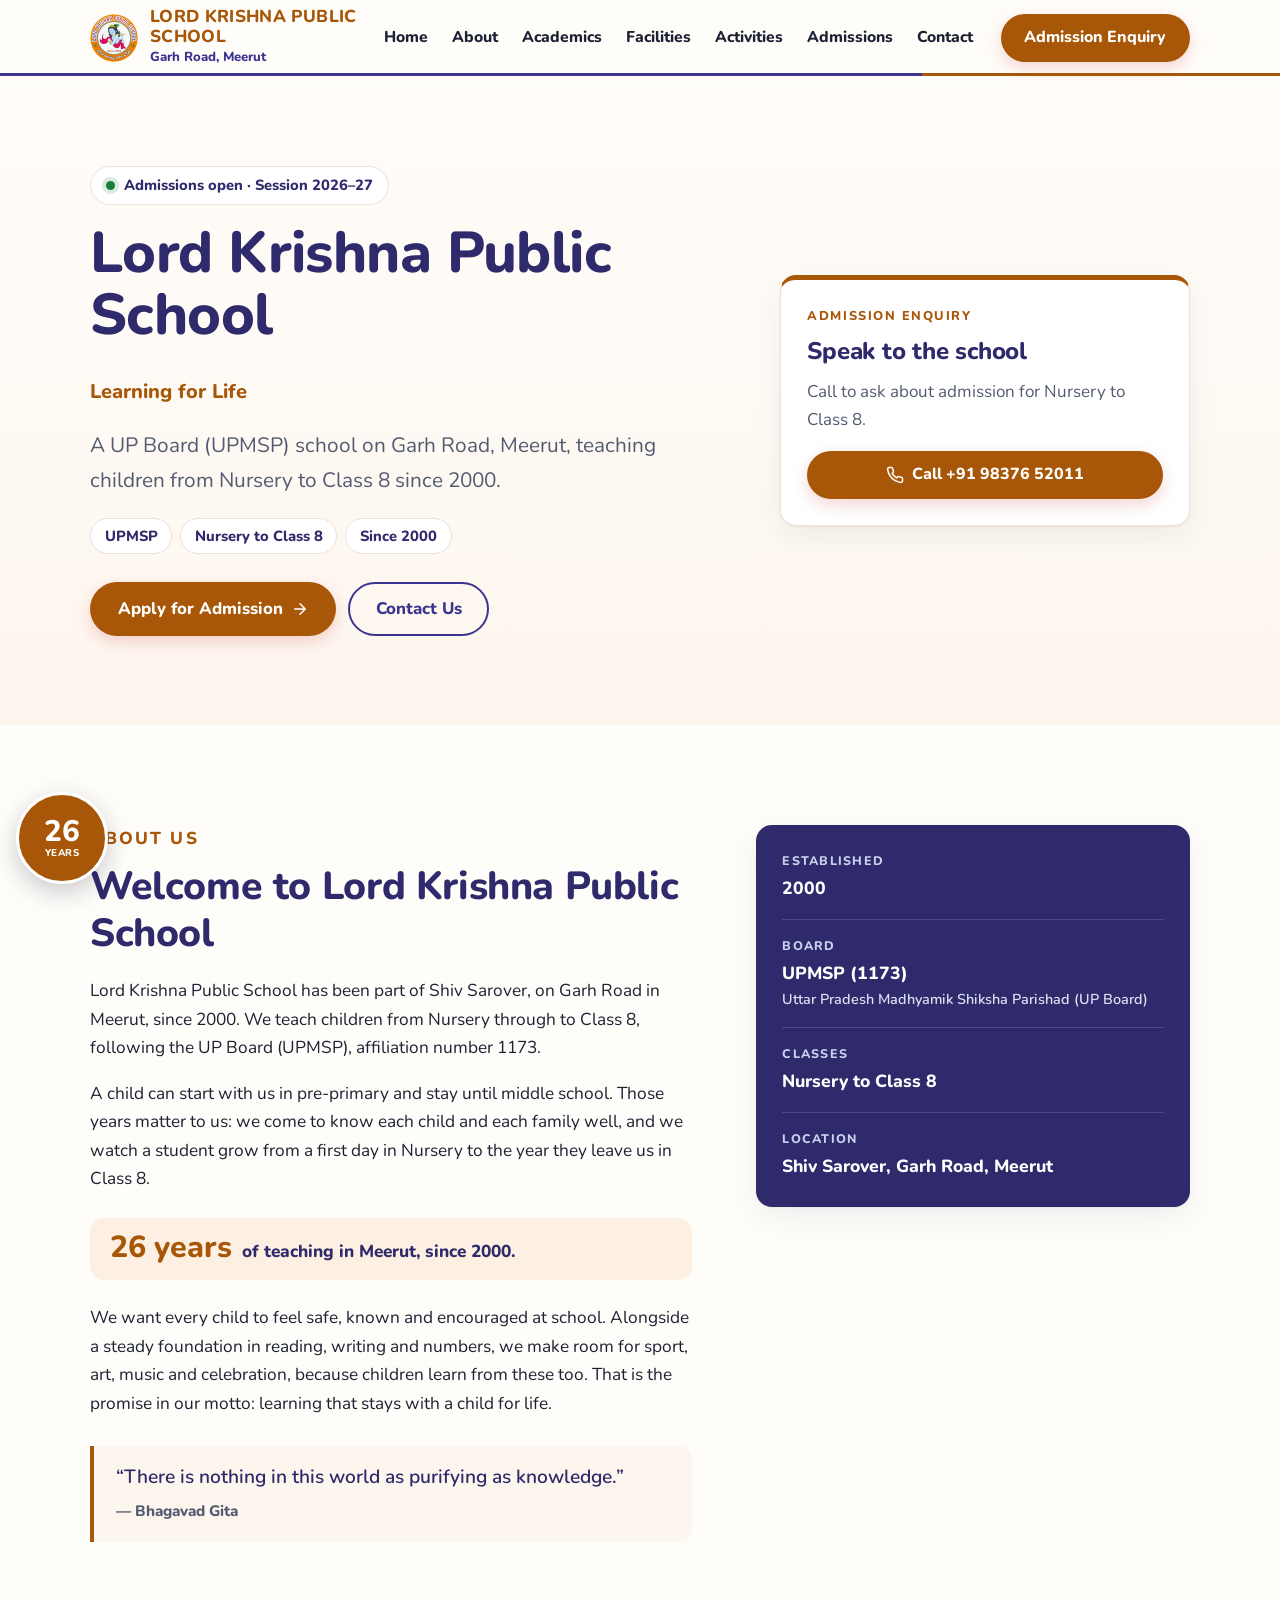
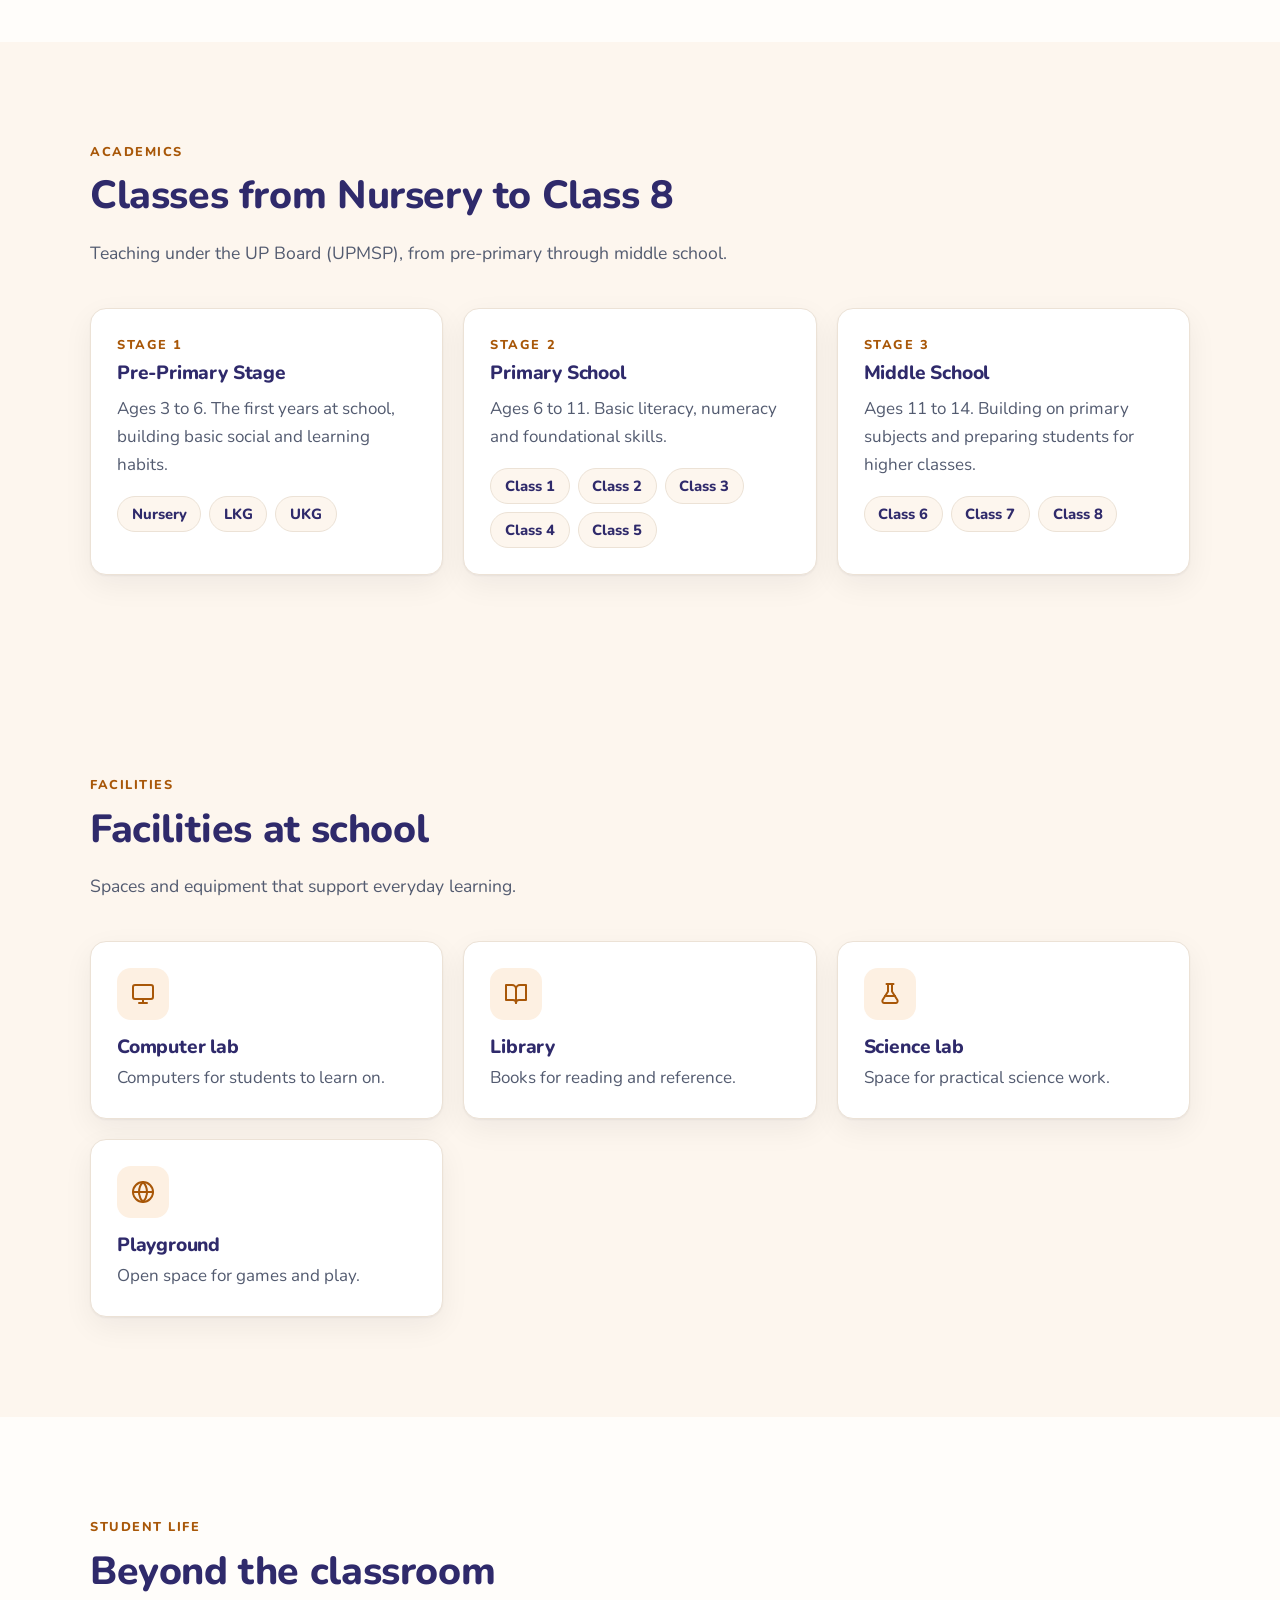
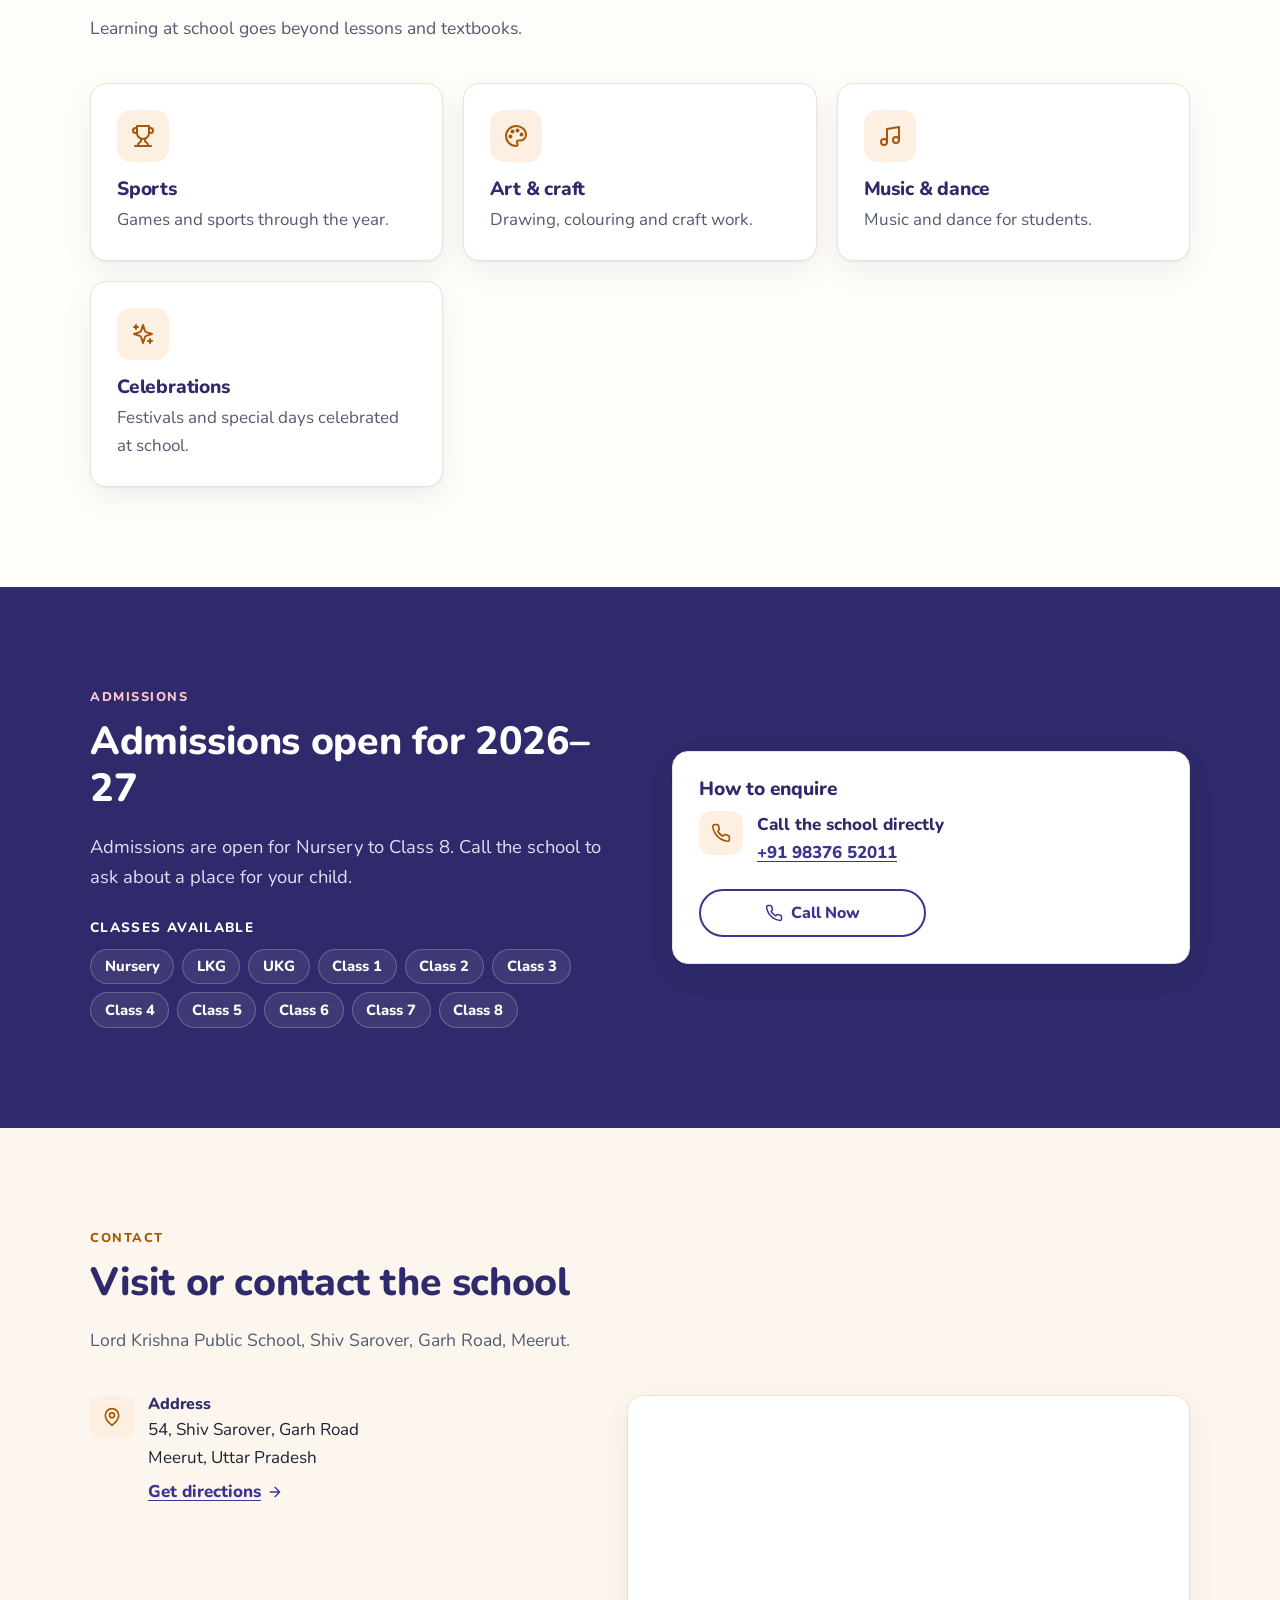
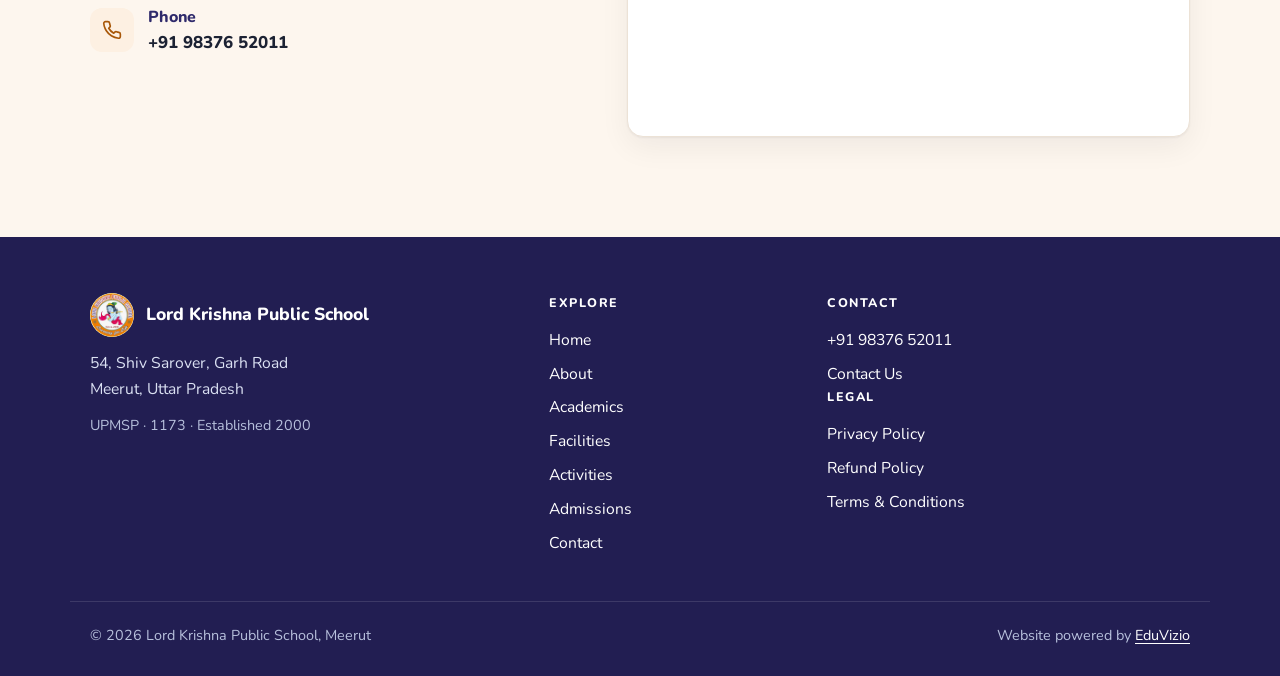
==== commit c3733b9e: "added" ====
--- a/index.html
+++ b/index.html
@@ -23,6 +23,6 @@
     <link rel="stylesheet" crossorigin href="./assets/index-Ccm8vJoc.css">
   </head>
   <body>
-    <div id="root"><a class="skip-link" href="#main">Skip to content</a><header class="site-header" data-header="true"><div class="wrap header-inner"><a class="brand" href="#top"><img class="logo" src="logo.png" alt="" width="48" height="48"/><span class="brand-text"><span class="brand-name">Lord Krishna Public School</span><span class="brand-place">Garh Road, Meerut</span></span></a><button type="button" class="nav-toggle" aria-expanded="false" aria-controls="site-nav" data-nav-toggle="true"><svg class="icon-open" width="22" height="22" viewBox="0 0 24 24" fill="none" stroke="currentColor" stroke-width="2" stroke-linecap="round" stroke-linejoin="round" aria-hidden="true" focusable="false"><path d="M4 6h16M4 12h16M4 18h16"></path></svg><svg class="icon-close" width="22" height="22" viewBox="0 0 24 24" fill="none" stroke="currentColor" stroke-width="2" stroke-linecap="round" stroke-linejoin="round" aria-hidden="true" focusable="false"><path d="M18 6 6 18M6 6l12 12"></path></svg><span class="sr-only">Menu</span></button><nav id="site-nav" class="site-nav" aria-label="Main" data-nav="true"><ul><li><a href="#top">Home</a></li><li><a href="#about">About</a></li><li><a href="#academics">Academics</a></li><li><a href="#facilities">Facilities</a></li><li><a href="#activities">Activities</a></li><li><a href="#admissions">Admissions</a></li><li><a href="#contact">Contact</a></li></ul><a class="btn btn-primary header-cta" href="#admissions">Admission Enquiry</a></nav></div></header><main id="main"><section class="hero" id="top" aria-labelledby="hero-title"><div class="wrap hero-grid"><div class="hero-copy"><p class="badge"><span class="badge-dot" aria-hidden="true"></span>Admissions open · Session 2026–27</p><h1 id="hero-title">Lord Krishna Public School</h1><p class="tagline">Learning for Life</p><p class="lead">A UP Board (UPMSP) school on Garh Road, Meerut, teaching children from Nursery to Class 8 since 2000.</p><ul class="chips" aria-label="Key facts"><li>UPMSP</li><li>Nursery to Class 8</li><li>Since 2000</li></ul><div class="actions"><a class="btn btn-primary btn-lg" href="#admissions">Apply for Admission <svg width="18" height="18" viewBox="0 0 24 24" fill="none" stroke="currentColor" stroke-width="2" stroke-linecap="round" stroke-linejoin="round" aria-hidden="true" focusable="false"><path d="M5 12h14m-7-7 7 7-7 7"></path></svg></a><a class="btn btn-outline btn-lg" href="#contact">Contact Us</a></div></div><aside class="card hero-card" aria-labelledby="hero-card-title"><p class="eyebrow">Admission enquiry</p><h2 id="hero-card-title">Speak to the school</h2><p class="muted">Call to ask about admission for Nursery to Class 8.</p><div class="stack"><a class="btn btn-primary" href="tel:+919837652011"><svg width="18" height="18" viewBox="0 0 24 24" fill="none" stroke="currentColor" stroke-width="2" stroke-linecap="round" stroke-linejoin="round" aria-hidden="true" focusable="false"><path d="M22 16.92v3a2 2 0 0 1-2.18 2 19.79 19.79 0 0 1-8.63-3.07 19.5 19.5 0 0 1-6-6 19.79 19.79 0 0 1-3.07-8.67A2 2 0 0 1 4.11 2h3a2 2 0 0 1 2 1.72 12.84 12.84 0 0 0 .7 2.81 2 2 0 0 1-.45 2.11L8.09 9.91a16 16 0 0 0 6 6l1.27-1.27a2 2 0 0 1 2.11-.45 12.84 12.84 0 0 0 2.81.7A2 2 0 0 1 22 16.92z"></path></svg> Call +91 98376 52011</a></div></aside></div></section><section id="about" class="section" aria-labelledby="about-title"><div class="wrap about-grid"><div class="about-copy"><p class="eyebrow">About us</p><h2 id="about-title">Welcome to Lord Krishna Public School</h2><p>Lord Krishna Public School has been part of Shiv Sarover, on Garh Road in Meerut, since 2000. We teach children from Nursery through to Class 8, following the UP Board (UPMSP), affiliation number 1173.</p><p>A child can start with us in pre-primary and stay until middle school. Those years matter to us: we come to know each child and each family well, and we watch a student grow from a first day in Nursery to the year they leave us in Class 8.</p><p class="milestone"><strong>26 years</strong> of teaching in Meerut, since 2000.</p><p>We want every child to feel safe, known and encouraged at school. Alongside a steady foundation in reading, writing and numbers, we make room for sport, art, music and celebration, because children learn from these too. That is the promise in our motto: learning that stays with a child for life.</p><figure class="about-quote"><blockquote><p>“There is nothing in this world as purifying as knowledge.”</p></blockquote><figcaption>— Bhagavad Gita</figcaption></figure></div><aside class="facts-card" aria-label="School details"><dl class="facts"><div><dt>Established</dt><dd>2000</dd></div><div><dt>Board</dt><dd>UPMSP (1173)<span class="facts-sub">Uttar Pradesh Madhyamik Shiksha Parishad (UP Board)</span></dd></div><div><dt>Classes</dt><dd>Nursery to Class 8</dd></div><div><dt>Location</dt><dd>Shiv Sarover, Garh Road, Meerut</dd></div></dl></aside></div></section><section id="academics" class="section section-tint" aria-labelledby="academics-title"><div class="wrap"><div class="section-head"><p class="eyebrow">Academics</p><h2 id="academics-title">Classes from Nursery to Class 8</h2><p class="section-lead">Teaching under the UP Board (UPMSP), from pre-primary through middle school.</p></div><div class="grid-3"><article class="card card-lift stage"><p class="stage-num">Stage 1</p><h3>Pre-Primary Stage</h3><p class="muted">Ages 3 to 6. The first years at school, building basic social and learning habits.</p><ul class="chips" aria-label="Pre-Primary Stage classes"><li>Nursery</li><li>LKG</li><li>UKG</li></ul></article><article class="card card-lift stage"><p class="stage-num">Stage 2</p><h3>Primary School</h3><p class="muted">Ages 6 to 11. Basic literacy, numeracy and foundational skills.</p><ul class="chips" aria-label="Primary School classes"><li>Class 1</li><li>Class 2</li><li>Class 3</li><li>Class 4</li><li>Class 5</li></ul></article><article class="card card-lift stage"><p class="stage-num">Stage 3</p><h3>Middle School</h3><p class="muted">Ages 11 to 14. Building on primary subjects and preparing students for higher classes.</p><ul class="chips" aria-label="Middle School classes"><li>Class 6</li><li>Class 7</li><li>Class 8</li></ul></article></div></div></section><section id="facilities" class="section section-tint" aria-labelledby="facilities-title"><div class="wrap"><div class="section-head"><p class="eyebrow">Facilities</p><h2 id="facilities-title">Facilities at school</h2><p class="section-lead">Spaces and equipment that support everyday learning.</p></div><div class="grid-3"><article class="card card-lift activity"><span class="icon-tile"><svg width="24" height="24" viewBox="0 0 24 24" fill="none" stroke="currentColor" stroke-width="2" stroke-linecap="round" stroke-linejoin="round" aria-hidden="true" focusable="false"><rect width="20" height="14" x="2" y="3" rx="2"></rect><path d="M8 21h8M12 17v4"></path></svg></span><h3>Computer lab</h3><p class="muted">Computers for students to learn on.</p></article><article class="card card-lift activity"><span class="icon-tile"><svg width="24" height="24" viewBox="0 0 24 24" fill="none" stroke="currentColor" stroke-width="2" stroke-linecap="round" stroke-linejoin="round" aria-hidden="true" focusable="false"><path d="M2 3h6a4 4 0 0 1 4 4v14a3 3 0 0 0-3-3H2z"></path><path d="M22 3h-6a4 4 0 0 0-4 4v14a3 3 0 0 1 3-3h7z"></path></svg></span><h3>Library</h3><p class="muted">Books for reading and reference.</p></article><article class="card card-lift activity"><span class="icon-tile"><svg width="24" height="24" viewBox="0 0 24 24" fill="none" stroke="currentColor" stroke-width="2" stroke-linecap="round" stroke-linejoin="round" aria-hidden="true" focusable="false"><path d="M10 2v7.5L4.6 18a2 2 0 0 0 1.7 3h11.4a2 2 0 0 0 1.7-3L14 9.5V2"></path><path d="M8.5 2h7M7 14h10"></path></svg></span><h3>Science lab</h3><p class="muted">Space for practical science work.</p></article><article class="card card-lift activity"><span class="icon-tile"><svg width="24" height="24" viewBox="0 0 24 24" fill="none" stroke="currentColor" stroke-width="2" stroke-linecap="round" stroke-linejoin="round" aria-hidden="true" focusable="false"><circle cx="12" cy="12" r="10"></circle><path d="M12 2a14.5 14.5 0 0 0 0 20M12 2a14.5 14.5 0 0 1 0 20M2 12h20"></path></svg></span><h3>Playground</h3><p class="muted">Open space for games and play.</p></article></div></div></section><section id="activities" class="section" aria-labelledby="activities-title"><div class="wrap"><div class="section-head"><p class="eyebrow">Student life</p><h2 id="activities-title">Beyond the classroom</h2><p class="section-lead">Learning at school goes beyond lessons and textbooks.</p></div><div class="grid-3"><article class="card card-lift activity"><span class="icon-tile"><svg width="24" height="24" viewBox="0 0 24 24" fill="none" stroke="currentColor" stroke-width="2" stroke-linecap="round" stroke-linejoin="round" aria-hidden="true" focusable="false"><path d="M6 9H4.5a2.5 2.5 0 0 1 0-5H6M18 9h1.5a2.5 2.5 0 0 0 0-5H18M4 22h16"></path><path d="M10 14.66V17c0 .55-.47.98-.97 1.21C7.85 18.75 7 20.24 7 22M14 14.66V17c0 .55.47.98.97 1.21C16.15 18.75 17 20.24 17 22"></path><path d="M18 2H6v7a6 6 0 0 0 12 0V2Z"></path></svg></span><h3>Sports</h3><p class="muted">Games and sports through the year.</p></article><article class="card card-lift activity"><span class="icon-tile"><svg width="24" height="24" viewBox="0 0 24 24" fill="none" stroke="currentColor" stroke-width="2" stroke-linecap="round" stroke-linejoin="round" aria-hidden="true" focusable="false"><path d="M12 2C6.5 2 2 6.5 2 12s4.5 10 10 10c.93 0 1.65-.75 1.65-1.69 0-.44-.18-.84-.44-1.13-.29-.29-.44-.65-.44-1.13a1.64 1.64 0 0 1 1.67-1.67h2c3.05 0 5.55-2.5 5.55-5.55C21.97 6.01 17.46 2 12 2z"></path><circle cx="13.5" cy="6.5" r="1"></circle><circle cx="17.5" cy="10.5" r="1"></circle><circle cx="8.5" cy="7.5" r="1"></circle><circle cx="6.5" cy="12.5" r="1"></circle></svg></span><h3>Art &amp; craft</h3><p class="muted">Drawing, colouring and craft work.</p></article><article class="card card-lift activity"><span class="icon-tile"><svg width="24" height="24" viewBox="0 0 24 24" fill="none" stroke="currentColor" stroke-width="2" stroke-linecap="round" stroke-linejoin="round" aria-hidden="true" focusable="false"><path d="M9 18V5l12-2v13"></path><circle cx="6" cy="18" r="3"></circle><circle cx="18" cy="16" r="3"></circle></svg></span><h3>Music &amp; dance</h3><p class="muted">Music and dance for students.</p></article><article class="card card-lift activity"><span class="icon-tile"><svg width="24" height="24" viewBox="0 0 24 24" fill="none" stroke="currentColor" stroke-width="2" stroke-linecap="round" stroke-linejoin="round" aria-hidden="true" focusable="false"><path d="m12 3-1.9 5.8a2 2 0 0 1-1.3 1.3L3 12l5.8 1.9a2 2 0 0 1 1.3 1.3L12 21l1.9-5.8a2 2 0 0 1 1.3-1.3L21 12l-5.8-1.9a2 2 0 0 1-1.3-1.3Z"></path><path d="M5 3v4M3 5h4M19 17v4M17 19h4"></path></svg></span><h3>Celebrations</h3><p class="muted">Festivals and special days celebrated at school.</p></article></div></div></section><section id="admissions" class="section admissions" aria-labelledby="admissions-title"><div class="wrap admissions-grid"><div><p class="eyebrow">Admissions</p><h2 id="admissions-title">Admissions open for 2026–27</h2><p class="admissions-lead">Admissions are open for Nursery to Class 8. Call the school to ask about a place for your child.</p><h3 class="small-title">Classes available</h3><ul class="chips chips-on-dark"><li>Nursery</li><li>LKG</li><li>UKG</li><li>Class 1</li><li>Class 2</li><li>Class 3</li><li>Class 4</li><li>Class 5</li><li>Class 6</li><li>Class 7</li><li>Class 8</li></ul></div><div class="card enquire-card"><h3>How to enquire</h3><ul class="ways"><li><span class="icon-tile icon-tile-sm"><svg width="20" height="20" viewBox="0 0 24 24" fill="none" stroke="currentColor" stroke-width="2" stroke-linecap="round" stroke-linejoin="round" aria-hidden="true" focusable="false"><path d="M22 16.92v3a2 2 0 0 1-2.18 2 19.79 19.79 0 0 1-8.63-3.07 19.5 19.5 0 0 1-6-6 19.79 19.79 0 0 1-3.07-8.67A2 2 0 0 1 4.11 2h3a2 2 0 0 1 2 1.72 12.84 12.84 0 0 0 .7 2.81 2 2 0 0 1-.45 2.11L8.09 9.91a16 16 0 0 0 6 6l1.27-1.27a2 2 0 0 1 2.11-.45 12.84 12.84 0 0 0 2.81.7A2 2 0 0 1 22 16.92z"></path></svg></span><div><strong>Call the school directly</strong><p><span><a href="tel:+919837652011">+91 98376 52011</a></span></p></div></li></ul><div class="stack stack-2"><a class="btn btn-outline" href="tel:+919837652011"><svg width="18" height="18" viewBox="0 0 24 24" fill="none" stroke="currentColor" stroke-width="2" stroke-linecap="round" stroke-linejoin="round" aria-hidden="true" focusable="false"><path d="M22 16.92v3a2 2 0 0 1-2.18 2 19.79 19.79 0 0 1-8.63-3.07 19.5 19.5 0 0 1-6-6 19.79 19.79 0 0 1-3.07-8.67A2 2 0 0 1 4.11 2h3a2 2 0 0 1 2 1.72 12.84 12.84 0 0 0 .7 2.81 2 2 0 0 1-.45 2.11L8.09 9.91a16 16 0 0 0 6 6l1.27-1.27a2 2 0 0 1 2.11-.45 12.84 12.84 0 0 0 2.81.7A2 2 0 0 1 22 16.92z"></path></svg> Call Now</a></div></div></div></section><section id="contact" class="section section-tint" aria-labelledby="contact-title"><div class="wrap"><div class="section-head"><p class="eyebrow">Contact</p><h2 id="contact-title">Visit or contact the school</h2><p class="section-lead">Lord Krishna Public School, Shiv Sarover, Garh Road, Meerut.</p></div><div class="contact-grid"><ul class="contact-list"><li><span class="icon-tile icon-tile-sm"><svg width="20" height="20" viewBox="0 0 24 24" fill="none" stroke="currentColor" stroke-width="2" stroke-linecap="round" stroke-linejoin="round" aria-hidden="true" focusable="false"><path d="M20 10c0 6-8 12-8 12s-8-6-8-12a8 8 0 0 1 16 0Z"></path><circle cx="12" cy="10" r="3"></circle></svg></span><div><h3>Address</h3><address><span class="address-line">54, Shiv Sarover, Garh Road</span><span class="address-line">Meerut, Uttar Pradesh</span></address><a class="text-link" href="https://www.google.com/maps/dir/?api=1&amp;destination=28.9673056,77.7253333" target="_blank" rel="noopener noreferrer">Get directions <svg width="16" height="16" viewBox="0 0 24 24" fill="none" stroke="currentColor" stroke-width="2" stroke-linecap="round" stroke-linejoin="round" aria-hidden="true" focusable="false"><path d="M5 12h14m-7-7 7 7-7 7"></path></svg></a></div></li><li><span class="icon-tile icon-tile-sm"><svg width="20" height="20" viewBox="0 0 24 24" fill="none" stroke="currentColor" stroke-width="2" stroke-linecap="round" stroke-linejoin="round" aria-hidden="true" focusable="false"><path d="M22 16.92v3a2 2 0 0 1-2.18 2 19.79 19.79 0 0 1-8.63-3.07 19.5 19.5 0 0 1-6-6 19.79 19.79 0 0 1-3.07-8.67A2 2 0 0 1 4.11 2h3a2 2 0 0 1 2 1.72 12.84 12.84 0 0 0 .7 2.81 2 2 0 0 1-.45 2.11L8.09 9.91a16 16 0 0 0 6 6l1.27-1.27a2 2 0 0 1 2.11-.45 12.84 12.84 0 0 0 2.81.7A2 2 0 0 1 22 16.92z"></path></svg></span><div><h3>Phone</h3><a class="contact-value" href="tel:+919837652011">+91 98376 52011</a></div></li></ul><div class="map"><iframe title="Map showing Lord Krishna Public School" src="https://www.google.com/maps?q=28.9673056,77.7253333&amp;z=16&amp;output=embed" loading="lazy" referrerPolicy="no-referrer-when-downgrade" allowfullscreen=""></iframe></div></div></div></section></main><footer class="site-footer"><div class="wrap footer-grid"><div><div class="footer-brand"><img class="logo" src="logo.png" alt="" width="44" height="44"/><span class="footer-name">Lord Krishna Public School</span></div><address class="footer-address"><span class="address-line">54, Shiv Sarover, Garh Road</span><span class="address-line">Meerut, Uttar Pradesh</span></address><p class="footer-note">UPMSP · 1173 · Established 2000</p></div><nav aria-label="Footer"><p class="footer-title">Explore</p><ul class="footer-links"><li><a href="#top">Home</a></li><li><a href="#about">About</a></li><li><a href="#academics">Academics</a></li><li><a href="#facilities">Facilities</a></li><li><a href="#activities">Activities</a></li><li><a href="#admissions">Admissions</a></li><li><a href="#contact">Contact</a></li></ul></nav><div><p class="footer-title">Contact</p><ul class="footer-links"><li><a href="tel:+919837652011">+91 98376 52011</a></li></ul></div></div><div class="wrap footer-bottom"><p>© 2026 Lord Krishna Public School, Jaipur</p><p>Website powered by <a href="https://eduvizio.com" target="_blank" rel="noopener">EduVizio</a></p></div></footer><div class="mobile-cta"><a class="btn btn-outline" href="tel:+919837652011"><svg width="18" height="18" viewBox="0 0 24 24" fill="none" stroke="currentColor" stroke-width="2" stroke-linecap="round" stroke-linejoin="round" aria-hidden="true" focusable="false"><path d="M22 16.92v3a2 2 0 0 1-2.18 2 19.79 19.79 0 0 1-8.63-3.07 19.5 19.5 0 0 1-6-6 19.79 19.79 0 0 1-3.07-8.67A2 2 0 0 1 4.11 2h3a2 2 0 0 1 2 1.72 12.84 12.84 0 0 0 .7 2.81 2 2 0 0 1-.45 2.11L8.09 9.91a16 16 0 0 0 6 6l1.27-1.27a2 2 0 0 1 2.11-.45 12.84 12.84 0 0 0 2.81.7A2 2 0 0 1 22 16.92z"></path></svg> Call</a></div><div class="years-badge" aria-label="26 years of learning in Meerut, since 2000" title="26 years of learning in Meerut, since 2000"><span class="years-badge-number">26</span><span class="years-badge-caption">Years</span></div></div>
+    <div id="root"><a class="skip-link" href="#main">Skip to content</a><header class="site-header" data-header="true"><div class="wrap header-inner"><a class="brand" href="#top"><img class="logo" src="logo.png" alt="" width="48" height="48"/><span class="brand-text"><span class="brand-name">Lord Krishna Public School</span><span class="brand-place">Garh Road, Meerut</span></span></a><button type="button" class="nav-toggle" aria-expanded="false" aria-controls="site-nav" data-nav-toggle="true"><svg class="icon-open" width="22" height="22" viewBox="0 0 24 24" fill="none" stroke="currentColor" stroke-width="2" stroke-linecap="round" stroke-linejoin="round" aria-hidden="true" focusable="false"><path d="M4 6h16M4 12h16M4 18h16"></path></svg><svg class="icon-close" width="22" height="22" viewBox="0 0 24 24" fill="none" stroke="currentColor" stroke-width="2" stroke-linecap="round" stroke-linejoin="round" aria-hidden="true" focusable="false"><path d="M18 6 6 18M6 6l12 12"></path></svg><span class="sr-only">Menu</span></button><nav id="site-nav" class="site-nav" aria-label="Main" data-nav="true"><ul><li><a href="#top">Home</a></li><li><a href="#about">About</a></li><li><a href="#academics">Academics</a></li><li><a href="#facilities">Facilities</a></li><li><a href="#activities">Activities</a></li><li><a href="#admissions">Admissions</a></li><li><a href="#contact">Contact</a></li></ul><a class="btn btn-primary header-cta" href="#admissions">Admission Enquiry</a></nav></div></header><main id="main"><section class="hero" id="top" aria-labelledby="hero-title"><div class="wrap hero-grid"><div class="hero-copy"><p class="badge"><span class="badge-dot" aria-hidden="true"></span>Admissions open · Session 2026–27</p><h1 id="hero-title">Lord Krishna Public School</h1><p class="tagline">Learning for Life</p><p class="lead">A UP Board (UPMSP) school on Garh Road, Meerut, teaching children from Nursery to Class 8 since 2000.</p><ul class="chips" aria-label="Key facts"><li>UPMSP</li><li>Nursery to Class 8</li><li>Since 2000</li></ul><div class="actions"><a class="btn btn-primary btn-lg" href="#admissions">Apply for Admission <svg width="18" height="18" viewBox="0 0 24 24" fill="none" stroke="currentColor" stroke-width="2" stroke-linecap="round" stroke-linejoin="round" aria-hidden="true" focusable="false"><path d="M5 12h14m-7-7 7 7-7 7"></path></svg></a><a class="btn btn-outline btn-lg" href="#contact">Contact Us</a></div></div><aside class="card hero-card" aria-labelledby="hero-card-title"><p class="eyebrow">Admission enquiry</p><h2 id="hero-card-title">Speak to the school</h2><p class="muted">Call to ask about admission for Nursery to Class 8.</p><div class="stack"><a class="btn btn-primary" href="tel:+919837652011"><svg width="18" height="18" viewBox="0 0 24 24" fill="none" stroke="currentColor" stroke-width="2" stroke-linecap="round" stroke-linejoin="round" aria-hidden="true" focusable="false"><path d="M22 16.92v3a2 2 0 0 1-2.18 2 19.79 19.79 0 0 1-8.63-3.07 19.5 19.5 0 0 1-6-6 19.79 19.79 0 0 1-3.07-8.67A2 2 0 0 1 4.11 2h3a2 2 0 0 1 2 1.72 12.84 12.84 0 0 0 .7 2.81 2 2 0 0 1-.45 2.11L8.09 9.91a16 16 0 0 0 6 6l1.27-1.27a2 2 0 0 1 2.11-.45 12.84 12.84 0 0 0 2.81.7A2 2 0 0 1 22 16.92z"></path></svg> Call +91 98376 52011</a></div></aside></div></section><section id="about" class="section" aria-labelledby="about-title"><div class="wrap about-grid"><div class="about-copy"><p class="eyebrow">About us</p><h2 id="about-title">Welcome to Lord Krishna Public School</h2><p>Lord Krishna Public School has been part of Shiv Sarover, on Garh Road in Meerut, since 2000. We teach children from Nursery through to Class 8, following the UP Board (UPMSP), affiliation number 1173.</p><p>A child can start with us in pre-primary and stay until middle school. Those years matter to us: we come to know each child and each family well, and we watch a student grow from a first day in Nursery to the year they leave us in Class 8.</p><p class="milestone"><strong>26 years</strong> of teaching in Meerut, since 2000.</p><p>We want every child to feel safe, known and encouraged at school. Alongside a steady foundation in reading, writing and numbers, we make room for sport, art, music and celebration, because children learn from these too. That is the promise in our motto: learning that stays with a child for life.</p><figure class="about-quote"><blockquote><p>“There is nothing in this world as purifying as knowledge.”</p></blockquote><figcaption>— Bhagavad Gita</figcaption></figure></div><aside class="facts-card" aria-label="School details"><dl class="facts"><div><dt>Established</dt><dd>2000</dd></div><div><dt>Board</dt><dd>UPMSP (1173)<span class="facts-sub">Uttar Pradesh Madhyamik Shiksha Parishad (UP Board)</span></dd></div><div><dt>Classes</dt><dd>Nursery to Class 8</dd></div><div><dt>Location</dt><dd>Shiv Sarover, Garh Road, Meerut</dd></div></dl></aside></div></section><section id="academics" class="section section-tint" aria-labelledby="academics-title"><div class="wrap"><div class="section-head"><p class="eyebrow">Academics</p><h2 id="academics-title">Classes from Nursery to Class 8</h2><p class="section-lead">Teaching under the UP Board (UPMSP), from pre-primary through middle school.</p></div><div class="grid-3"><article class="card card-lift stage"><p class="stage-num">Stage 1</p><h3>Pre-Primary Stage</h3><p class="muted">Ages 3 to 6. The first years at school, building basic social and learning habits.</p><ul class="chips" aria-label="Pre-Primary Stage classes"><li>Nursery</li><li>LKG</li><li>UKG</li></ul></article><article class="card card-lift stage"><p class="stage-num">Stage 2</p><h3>Primary School</h3><p class="muted">Ages 6 to 11. Basic literacy, numeracy and foundational skills.</p><ul class="chips" aria-label="Primary School classes"><li>Class 1</li><li>Class 2</li><li>Class 3</li><li>Class 4</li><li>Class 5</li></ul></article><article class="card card-lift stage"><p class="stage-num">Stage 3</p><h3>Middle School</h3><p class="muted">Ages 11 to 14. Building on primary subjects and preparing students for higher classes.</p><ul class="chips" aria-label="Middle School classes"><li>Class 6</li><li>Class 7</li><li>Class 8</li></ul></article></div></div></section><section id="facilities" class="section section-tint" aria-labelledby="facilities-title"><div class="wrap"><div class="section-head"><p class="eyebrow">Facilities</p><h2 id="facilities-title">Facilities at school</h2><p class="section-lead">Spaces and equipment that support everyday learning.</p></div><div class="grid-3"><article class="card card-lift activity"><span class="icon-tile"><svg width="24" height="24" viewBox="0 0 24 24" fill="none" stroke="currentColor" stroke-width="2" stroke-linecap="round" stroke-linejoin="round" aria-hidden="true" focusable="false"><rect width="20" height="14" x="2" y="3" rx="2"></rect><path d="M8 21h8M12 17v4"></path></svg></span><h3>Computer lab</h3><p class="muted">Computers for students to learn on.</p></article><article class="card card-lift activity"><span class="icon-tile"><svg width="24" height="24" viewBox="0 0 24 24" fill="none" stroke="currentColor" stroke-width="2" stroke-linecap="round" stroke-linejoin="round" aria-hidden="true" focusable="false"><path d="M2 3h6a4 4 0 0 1 4 4v14a3 3 0 0 0-3-3H2z"></path><path d="M22 3h-6a4 4 0 0 0-4 4v14a3 3 0 0 1 3-3h7z"></path></svg></span><h3>Library</h3><p class="muted">Books for reading and reference.</p></article><article class="card card-lift activity"><span class="icon-tile"><svg width="24" height="24" viewBox="0 0 24 24" fill="none" stroke="currentColor" stroke-width="2" stroke-linecap="round" stroke-linejoin="round" aria-hidden="true" focusable="false"><path d="M10 2v7.5L4.6 18a2 2 0 0 0 1.7 3h11.4a2 2 0 0 0 1.7-3L14 9.5V2"></path><path d="M8.5 2h7M7 14h10"></path></svg></span><h3>Science lab</h3><p class="muted">Space for practical science work.</p></article><article class="card card-lift activity"><span class="icon-tile"><svg width="24" height="24" viewBox="0 0 24 24" fill="none" stroke="currentColor" stroke-width="2" stroke-linecap="round" stroke-linejoin="round" aria-hidden="true" focusable="false"><circle cx="12" cy="12" r="10"></circle><path d="M12 2a14.5 14.5 0 0 0 0 20M12 2a14.5 14.5 0 0 1 0 20M2 12h20"></path></svg></span><h3>Playground</h3><p class="muted">Open space for games and play.</p></article></div></div></section><section id="activities" class="section" aria-labelledby="activities-title"><div class="wrap"><div class="section-head"><p class="eyebrow">Student life</p><h2 id="activities-title">Beyond the classroom</h2><p class="section-lead">Learning at school goes beyond lessons and textbooks.</p></div><div class="grid-3"><article class="card card-lift activity"><span class="icon-tile"><svg width="24" height="24" viewBox="0 0 24 24" fill="none" stroke="currentColor" stroke-width="2" stroke-linecap="round" stroke-linejoin="round" aria-hidden="true" focusable="false"><path d="M6 9H4.5a2.5 2.5 0 0 1 0-5H6M18 9h1.5a2.5 2.5 0 0 0 0-5H18M4 22h16"></path><path d="M10 14.66V17c0 .55-.47.98-.97 1.21C7.85 18.75 7 20.24 7 22M14 14.66V17c0 .55.47.98.97 1.21C16.15 18.75 17 20.24 17 22"></path><path d="M18 2H6v7a6 6 0 0 0 12 0V2Z"></path></svg></span><h3>Sports</h3><p class="muted">Games and sports through the year.</p></article><article class="card card-lift activity"><span class="icon-tile"><svg width="24" height="24" viewBox="0 0 24 24" fill="none" stroke="currentColor" stroke-width="2" stroke-linecap="round" stroke-linejoin="round" aria-hidden="true" focusable="false"><path d="M12 2C6.5 2 2 6.5 2 12s4.5 10 10 10c.93 0 1.65-.75 1.65-1.69 0-.44-.18-.84-.44-1.13-.29-.29-.44-.65-.44-1.13a1.64 1.64 0 0 1 1.67-1.67h2c3.05 0 5.55-2.5 5.55-5.55C21.97 6.01 17.46 2 12 2z"></path><circle cx="13.5" cy="6.5" r="1"></circle><circle cx="17.5" cy="10.5" r="1"></circle><circle cx="8.5" cy="7.5" r="1"></circle><circle cx="6.5" cy="12.5" r="1"></circle></svg></span><h3>Art &amp; craft</h3><p class="muted">Drawing, colouring and craft work.</p></article><article class="card card-lift activity"><span class="icon-tile"><svg width="24" height="24" viewBox="0 0 24 24" fill="none" stroke="currentColor" stroke-width="2" stroke-linecap="round" stroke-linejoin="round" aria-hidden="true" focusable="false"><path d="M9 18V5l12-2v13"></path><circle cx="6" cy="18" r="3"></circle><circle cx="18" cy="16" r="3"></circle></svg></span><h3>Music &amp; dance</h3><p class="muted">Music and dance for students.</p></article><article class="card card-lift activity"><span class="icon-tile"><svg width="24" height="24" viewBox="0 0 24 24" fill="none" stroke="currentColor" stroke-width="2" stroke-linecap="round" stroke-linejoin="round" aria-hidden="true" focusable="false"><path d="m12 3-1.9 5.8a2 2 0 0 1-1.3 1.3L3 12l5.8 1.9a2 2 0 0 1 1.3 1.3L12 21l1.9-5.8a2 2 0 0 1 1.3-1.3L21 12l-5.8-1.9a2 2 0 0 1-1.3-1.3Z"></path><path d="M5 3v4M3 5h4M19 17v4M17 19h4"></path></svg></span><h3>Celebrations</h3><p class="muted">Festivals and special days celebrated at school.</p></article></div></div></section><section id="admissions" class="section admissions" aria-labelledby="admissions-title"><div class="wrap admissions-grid"><div><p class="eyebrow">Admissions</p><h2 id="admissions-title">Admissions open for 2026–27</h2><p class="admissions-lead">Admissions are open for Nursery to Class 8. Call the school to ask about a place for your child.</p><h3 class="small-title">Classes available</h3><ul class="chips chips-on-dark"><li>Nursery</li><li>LKG</li><li>UKG</li><li>Class 1</li><li>Class 2</li><li>Class 3</li><li>Class 4</li><li>Class 5</li><li>Class 6</li><li>Class 7</li><li>Class 8</li></ul></div><div class="card enquire-card"><h3>How to enquire</h3><ul class="ways"><li><span class="icon-tile icon-tile-sm"><svg width="20" height="20" viewBox="0 0 24 24" fill="none" stroke="currentColor" stroke-width="2" stroke-linecap="round" stroke-linejoin="round" aria-hidden="true" focusable="false"><path d="M22 16.92v3a2 2 0 0 1-2.18 2 19.79 19.79 0 0 1-8.63-3.07 19.5 19.5 0 0 1-6-6 19.79 19.79 0 0 1-3.07-8.67A2 2 0 0 1 4.11 2h3a2 2 0 0 1 2 1.72 12.84 12.84 0 0 0 .7 2.81 2 2 0 0 1-.45 2.11L8.09 9.91a16 16 0 0 0 6 6l1.27-1.27a2 2 0 0 1 2.11-.45 12.84 12.84 0 0 0 2.81.7A2 2 0 0 1 22 16.92z"></path></svg></span><div><strong>Call the school directly</strong><p><span><a href="tel:+919837652011">+91 98376 52011</a></span></p></div></li></ul><div class="stack stack-2"><a class="btn btn-outline" href="tel:+919837652011"><svg width="18" height="18" viewBox="0 0 24 24" fill="none" stroke="currentColor" stroke-width="2" stroke-linecap="round" stroke-linejoin="round" aria-hidden="true" focusable="false"><path d="M22 16.92v3a2 2 0 0 1-2.18 2 19.79 19.79 0 0 1-8.63-3.07 19.5 19.5 0 0 1-6-6 19.79 19.79 0 0 1-3.07-8.67A2 2 0 0 1 4.11 2h3a2 2 0 0 1 2 1.72 12.84 12.84 0 0 0 .7 2.81 2 2 0 0 1-.45 2.11L8.09 9.91a16 16 0 0 0 6 6l1.27-1.27a2 2 0 0 1 2.11-.45 12.84 12.84 0 0 0 2.81.7A2 2 0 0 1 22 16.92z"></path></svg> Call Now</a></div></div></div></section><section id="contact" class="section section-tint" aria-labelledby="contact-title"><div class="wrap"><div class="section-head"><p class="eyebrow">Contact</p><h2 id="contact-title">Visit or contact the school</h2><p class="section-lead">Lord Krishna Public School, Shiv Sarover, Garh Road, Meerut.</p></div><div class="contact-grid"><ul class="contact-list"><li><span class="icon-tile icon-tile-sm"><svg width="20" height="20" viewBox="0 0 24 24" fill="none" stroke="currentColor" stroke-width="2" stroke-linecap="round" stroke-linejoin="round" aria-hidden="true" focusable="false"><path d="M20 10c0 6-8 12-8 12s-8-6-8-12a8 8 0 0 1 16 0Z"></path><circle cx="12" cy="10" r="3"></circle></svg></span><div><h3>Address</h3><address><span class="address-line">54, Shiv Sarover, Garh Road</span><span class="address-line">Meerut, Uttar Pradesh</span></address><a class="text-link" href="https://www.google.com/maps/dir/?api=1&amp;destination=28.9673056,77.7253333" target="_blank" rel="noopener noreferrer">Get directions <svg width="16" height="16" viewBox="0 0 24 24" fill="none" stroke="currentColor" stroke-width="2" stroke-linecap="round" stroke-linejoin="round" aria-hidden="true" focusable="false"><path d="M5 12h14m-7-7 7 7-7 7"></path></svg></a></div></li><li><span class="icon-tile icon-tile-sm"><svg width="20" height="20" viewBox="0 0 24 24" fill="none" stroke="currentColor" stroke-width="2" stroke-linecap="round" stroke-linejoin="round" aria-hidden="true" focusable="false"><path d="M22 16.92v3a2 2 0 0 1-2.18 2 19.79 19.79 0 0 1-8.63-3.07 19.5 19.5 0 0 1-6-6 19.79 19.79 0 0 1-3.07-8.67A2 2 0 0 1 4.11 2h3a2 2 0 0 1 2 1.72 12.84 12.84 0 0 0 .7 2.81 2 2 0 0 1-.45 2.11L8.09 9.91a16 16 0 0 0 6 6l1.27-1.27a2 2 0 0 1 2.11-.45 12.84 12.84 0 0 0 2.81.7A2 2 0 0 1 22 16.92z"></path></svg></span><div><h3>Phone</h3><a class="contact-value" href="tel:+919837652011">+91 98376 52011</a></div></li></ul><div class="map"><iframe title="Map showing Lord Krishna Public School" src="https://www.google.com/maps?q=28.9673056,77.7253333&amp;z=16&amp;output=embed" loading="lazy" referrerPolicy="no-referrer-when-downgrade" allowfullscreen=""></iframe></div></div></div></section></main><footer class="site-footer"><div class="wrap footer-grid"><div><div class="footer-brand"><img class="logo" src="logo.png" alt="" width="44" height="44"/><span class="footer-name">Lord Krishna Public School</span></div><address class="footer-address"><span class="address-line">54, Shiv Sarover, Garh Road</span><span class="address-line">Meerut, Uttar Pradesh</span></address><p class="footer-note">UPMSP · 1173 · Established 2000</p></div><nav aria-label="Footer"><p class="footer-title">Explore</p><ul class="footer-links"><li><a href="#top">Home</a></li><li><a href="#about">About</a></li><li><a href="#academics">Academics</a></li><li><a href="#facilities">Facilities</a></li><li><a href="#activities">Activities</a></li><li><a href="#admissions">Admissions</a></li><li><a href="#contact">Contact</a></li></ul></nav><div><p class="footer-title">Contact</p><ul class="footer-links"><li><a href="tel:+919837652011">+91 98376 52011</a></li><li><a href="./contact-us.html">Contact Us</a></li></ul><p class="footer-title">Legal</p><ul class="footer-links"><li><a href="./privacy-policy.html">Privacy Policy</a></li><li><a href="./refund-policy.html">Refund Policy</a></li><li><a href="./terms-and-conditions.html">Terms &amp; Conditions</a></li></ul></div></div><div class="wrap footer-bottom"><p>© 2026 Lord Krishna Public School, Meerut</p><p>Website powered by <a href="https://eduvizio.com" target="_blank" rel="noopener">EduVizio</a></p></div></footer><div class="mobile-cta"><a class="btn btn-outline" href="tel:+919837652011"><svg width="18" height="18" viewBox="0 0 24 24" fill="none" stroke="currentColor" stroke-width="2" stroke-linecap="round" stroke-linejoin="round" aria-hidden="true" focusable="false"><path d="M22 16.92v3a2 2 0 0 1-2.18 2 19.79 19.79 0 0 1-8.63-3.07 19.5 19.5 0 0 1-6-6 19.79 19.79 0 0 1-3.07-8.67A2 2 0 0 1 4.11 2h3a2 2 0 0 1 2 1.72 12.84 12.84 0 0 0 .7 2.81 2 2 0 0 1-.45 2.11L8.09 9.91a16 16 0 0 0 6 6l1.27-1.27a2 2 0 0 1 2.11-.45 12.84 12.84 0 0 0 2.81.7A2 2 0 0 1 22 16.92z"></path></svg> Call</a></div><div class="years-badge" aria-label="26 years of learning in Meerut, since 2000" title="26 years of learning in Meerut, since 2000"><span class="years-badge-number">26</span><span class="years-badge-caption">Years</span></div></div>
   </body>
 </html>
